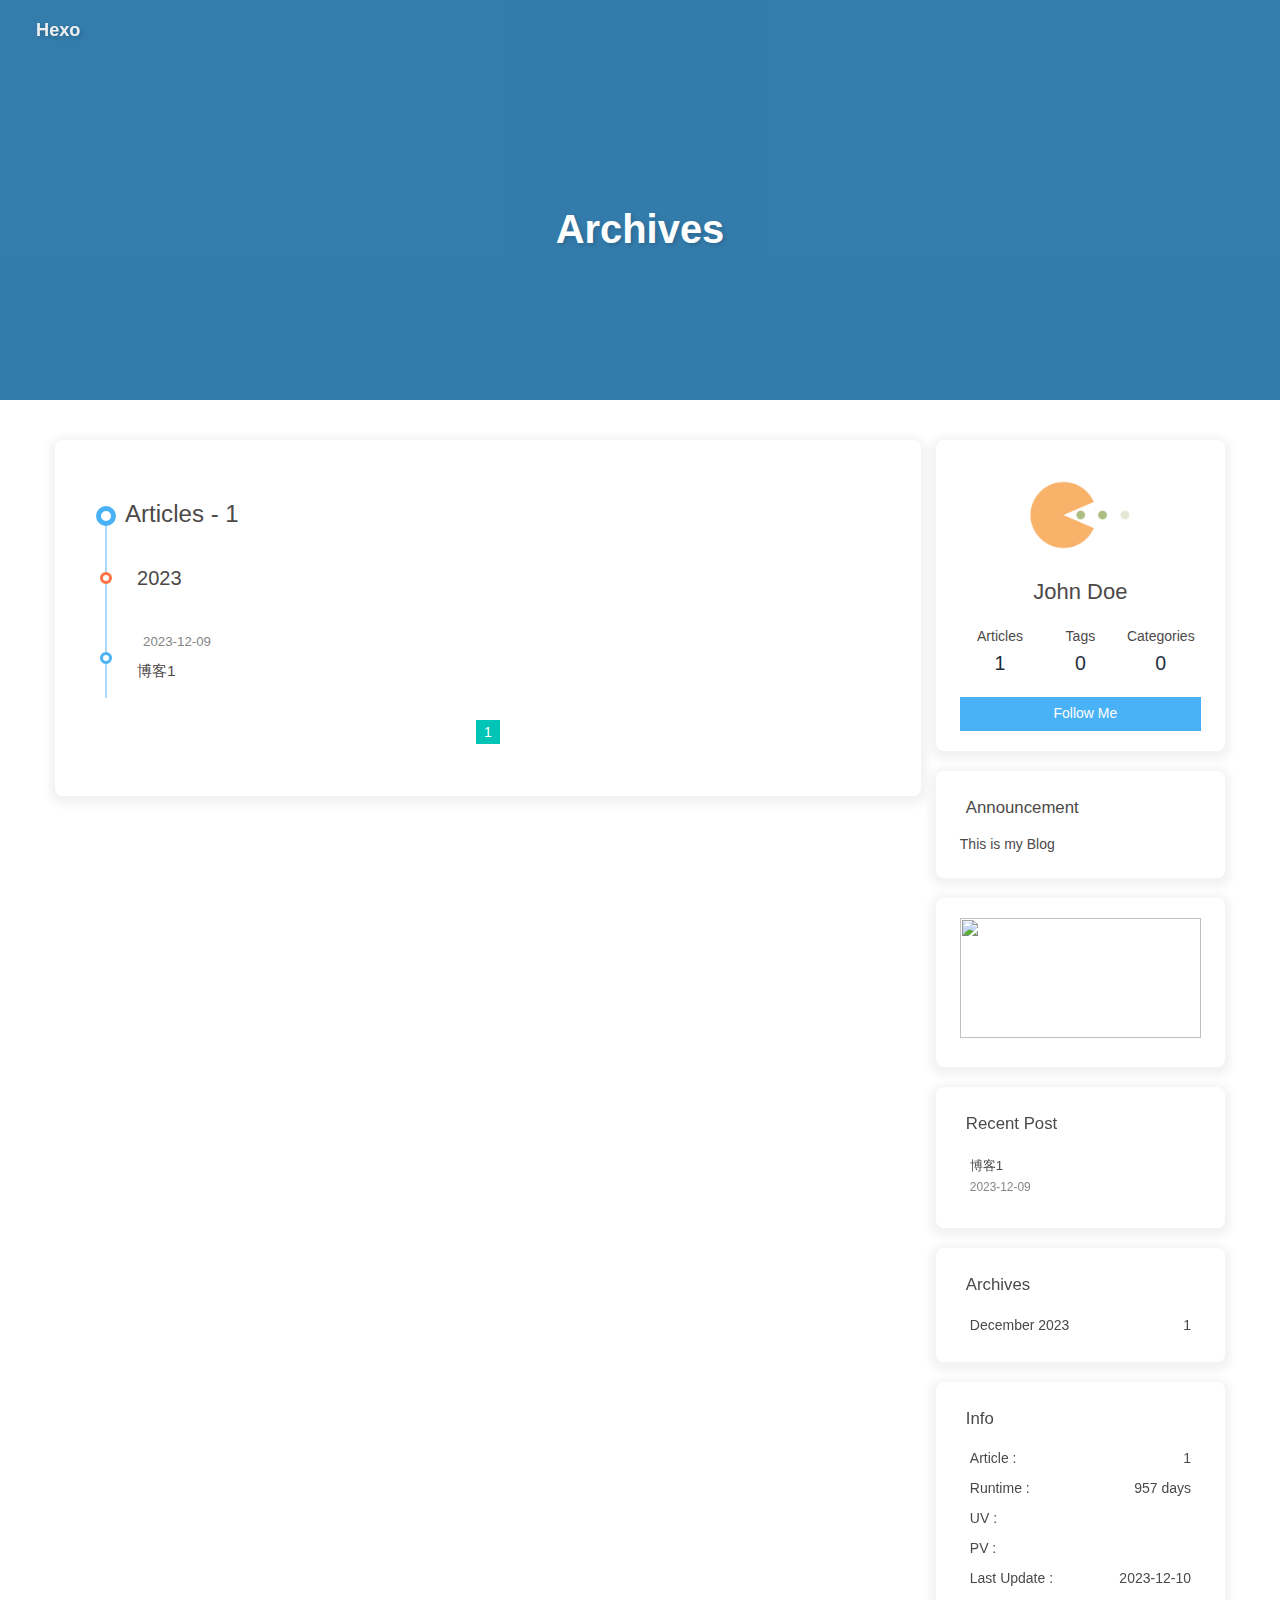
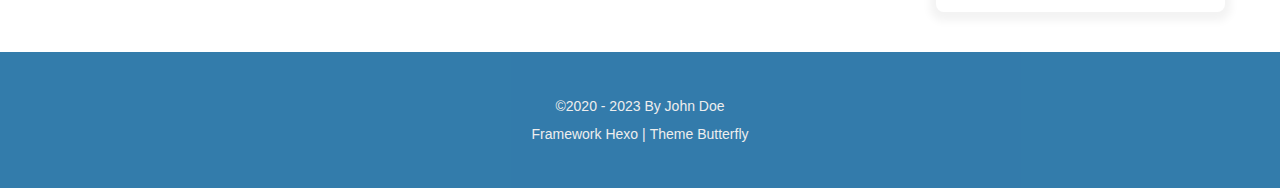
==== archives/index.html @ 72d97095 "Site updated: 2023-12-10 14:03:55" ====
<!DOCTYPE html><html lang="en" data-theme="light"><head><meta charset="UTF-8"><meta http-equiv="X-UA-Compatible" content="IE=edge"><meta name="viewport" content="width=device-width, initial-scale=1.0,viewport-fit=cover"><title>Archives | Hexo</title><meta name="author" content="John Doe"><meta name="copyright" content="John Doe"><meta name="format-detection" content="telephone=no"><meta name="theme-color" content="#ffffff"><meta property="og:type" content="website">
<meta property="og:title" content="Archives">
<meta property="og:url" content="http://example.com/archives/index.html">
<meta property="og:site_name" content="Hexo">
<meta property="og:locale" content="en_US">
<meta property="og:image" content="https://i.loli.net/2021/02/24/5O1day2nriDzjSu.png">
<meta property="article:author" content="John Doe">
<meta name="twitter:card" content="summary">
<meta name="twitter:image" content="https://i.loli.net/2021/02/24/5O1day2nriDzjSu.png"><link rel="shortcut icon" href="/img/favicon.png"><link rel="canonical" href="http://example.com/archives/index.html"><link rel="preconnect" href="//cdn.jsdelivr.net"/><link rel="preconnect" href="//busuanzi.ibruce.info"/><link rel="stylesheet" href="/css/index.css"><link rel="stylesheet" href="https://cdn.jsdelivr.net/npm/@fortawesome/fontawesome-free/css/all.min.css"><link rel="stylesheet" href="https://cdn.jsdelivr.net/npm/@fancyapps/ui/dist/fancybox/fancybox.min.css" media="print" onload="this.media='all'"><script>const GLOBAL_CONFIG = {
  root: '/',
  algolia: undefined,
  localSearch: undefined,
  translate: undefined,
  noticeOutdate: undefined,
  highlight: {"plugin":"highlight.js","highlightCopy":true,"highlightLang":true,"highlightHeightLimit":false},
  copy: {
    success: 'Copy Successful',
    error: 'Copy Error',
    noSupport: 'Browser Not Supported'
  },
  relativeDate: {
    homepage: false,
    post: false
  },
  runtime: 'days',
  dateSuffix: {
    just: 'Just now',
    min: 'minutes ago',
    hour: 'hours ago',
    day: 'days ago',
    month: 'months ago'
  },
  copyright: undefined,
  lightbox: 'fancybox',
  Snackbar: undefined,
  infinitegrid: {
    js: 'https://cdn.jsdelivr.net/npm/@egjs/infinitegrid/dist/infinitegrid.min.js',
    buttonText: 'Load More'
  },
  isPhotoFigcaption: false,
  islazyload: false,
  isAnchor: false,
  percent: {
    toc: true,
    rightside: false,
  },
  autoDarkmode: false
}</script><script id="config-diff">var GLOBAL_CONFIG_SITE = {
  title: 'Archives',
  isPost: false,
  isHome: false,
  isHighlightShrink: false,
  isToc: false,
  postUpdate: '2023-12-10 14:03:35'
}</script><script>(win=>{
      win.saveToLocal = {
        set: (key, value, ttl) => {
          if (ttl === 0) return
          const now = Date.now()
          const expiry = now + ttl * 86400000
          const item = {
            value,
            expiry
          }
          localStorage.setItem(key, JSON.stringify(item))
        },
      
        get: key => {
          const itemStr = localStorage.getItem(key)
      
          if (!itemStr) {
            return undefined
          }
          const item = JSON.parse(itemStr)
          const now = Date.now()
      
          if (now > item.expiry) {
            localStorage.removeItem(key)
            return undefined
          }
          return item.value
        }
      }
    
      win.getScript = (url, attr = {}) => new Promise((resolve, reject) => {
        const script = document.createElement('script')
        script.src = url
        script.async = true
        script.onerror = reject
        script.onload = script.onreadystatechange = function() {
          const loadState = this.readyState
          if (loadState && loadState !== 'loaded' && loadState !== 'complete') return
          script.onload = script.onreadystatechange = null
          resolve()
        }

        Object.keys(attr).forEach(key => {
          script.setAttribute(key, attr[key])
        })

        document.head.appendChild(script)
      })
    
      win.getCSS = (url, id = false) => new Promise((resolve, reject) => {
        const link = document.createElement('link')
        link.rel = 'stylesheet'
        link.href = url
        if (id) link.id = id
        link.onerror = reject
        link.onload = link.onreadystatechange = function() {
          const loadState = this.readyState
          if (loadState && loadState !== 'loaded' && loadState !== 'complete') return
          link.onload = link.onreadystatechange = null
          resolve()
        }
        document.head.appendChild(link)
      })
    
      win.activateDarkMode = () => {
        document.documentElement.setAttribute('data-theme', 'dark')
        if (document.querySelector('meta[name="theme-color"]') !== null) {
          document.querySelector('meta[name="theme-color"]').setAttribute('content', '#0d0d0d')
        }
      }
      win.activateLightMode = () => {
        document.documentElement.setAttribute('data-theme', 'light')
        if (document.querySelector('meta[name="theme-color"]') !== null) {
          document.querySelector('meta[name="theme-color"]').setAttribute('content', '#ffffff')
        }
      }
      const t = saveToLocal.get('theme')
    
        if (t === 'dark') activateDarkMode()
        else if (t === 'light') activateLightMode()
      
      const asideStatus = saveToLocal.get('aside-status')
      if (asideStatus !== undefined) {
        if (asideStatus === 'hide') {
          document.documentElement.classList.add('hide-aside')
        } else {
          document.documentElement.classList.remove('hide-aside')
        }
      }
    
      const detectApple = () => {
        if(/iPad|iPhone|iPod|Macintosh/.test(navigator.userAgent)){
          document.documentElement.classList.add('apple')
        }
      }
      detectApple()
    })(window)</script><!-- hexo injector head_end start --><link rel="stylesheet" href="https://cdn.cbd.int/hexo-butterfly-clock-anzhiyu/lib/clock.min.css" /><!-- hexo injector head_end end --><meta name="generator" content="Hexo 7.0.0"></head><body><div id="sidebar"><div id="menu-mask"></div><div id="sidebar-menus"><div class="avatar-img is-center"><img src="https://i.loli.net/2021/02/24/5O1day2nriDzjSu.png" onerror="onerror=null;src='/img/friend_404.gif'" alt="avatar"/></div><div class="sidebar-site-data site-data is-center"><a href="/archives/"><div class="headline">Articles</div><div class="length-num">1</div></a><a href="/tags/"><div class="headline">Tags</div><div class="length-num">0</div></a><a href="/categories/"><div class="headline">Categories</div><div class="length-num">0</div></a></div><hr class="custom-hr"/></div></div><div class="page" id="body-wrap"><header class="not-home-page" id="page-header"><nav id="nav"><span id="blog-info"><a href="/" title="Hexo"><span class="site-name">Hexo</span></a></span><div id="menus"><div id="toggle-menu"><a class="site-page" href="javascript:void(0);"><i class="fas fa-bars fa-fw"></i></a></div></div></nav><div id="page-site-info"><h1 id="site-title">Archives</h1></div></header><main class="layout" id="content-inner"><div id="archive"><div class="article-sort-title">Articles - 1</div><div class="article-sort"><div class="article-sort-item year">2023</div><div class="article-sort-item no-article-cover"><div class="article-sort-item-info"><div class="article-sort-item-time"><i class="far fa-calendar-alt"></i><time class="post-meta-date-created" datetime="2023-12-09T08:58:15.111Z" title="Created 2023-12-09 16:58:15">2023-12-09</time></div><a class="article-sort-item-title" href="/post/22044.html" title="博客1">博客1</a></div></div></div><nav id="pagination"><div class="pagination"><span class="page-number current">1</span></div></nav></div><div class="aside-content" id="aside-content"><div class="card-widget card-info"><div class="is-center"><div class="avatar-img"><img src="https://i.loli.net/2021/02/24/5O1day2nriDzjSu.png" onerror="this.onerror=null;this.src='/img/friend_404.gif'" alt="avatar"/></div><div class="author-info__name">John Doe</div><div class="author-info__description"></div></div><div class="card-info-data site-data is-center"><a href="/archives/"><div class="headline">Articles</div><div class="length-num">1</div></a><a href="/tags/"><div class="headline">Tags</div><div class="length-num">0</div></a><a href="/categories/"><div class="headline">Categories</div><div class="length-num">0</div></a></div><a id="card-info-btn" target="_blank" rel="noopener" href="https://github.com/xxxxxx"><i class="fab fa-github"></i><span>Follow Me</span></a></div><div class="card-widget card-announcement"><div class="item-headline"><i class="fas fa-bullhorn fa-shake"></i><span>Announcement</span></div><div class="announcement_content">This is my Blog</div></div><div class="sticky_layout"><div class="card-widget card-recent-post"><div class="item-headline"><i class="fas fa-history"></i><span>Recent Post</span></div><div class="aside-list"><div class="aside-list-item no-cover"><div class="content"><a class="title" href="/post/22044.html" title="博客1">博客1</a><time datetime="2023-12-09T08:58:15.111Z" title="Created 2023-12-09 16:58:15">2023-12-09</time></div></div></div></div><div class="card-widget card-archives"><div class="item-headline"><i class="fas fa-archive"></i><span>Archives</span></div><ul class="card-archive-list"><li class="card-archive-list-item"><a class="card-archive-list-link" href="/archives/2023/12/"><span class="card-archive-list-date">December 2023</span><span class="card-archive-list-count">1</span></a></li></ul></div><div class="card-widget card-webinfo"><div class="item-headline"><i class="fas fa-chart-line"></i><span>Info</span></div><div class="webinfo"><div class="webinfo-item"><div class="item-name">Article :</div><div class="item-count">1</div></div><div class="webinfo-item"><div class="item-name">Runtime :</div><div class="item-count" id="runtimeshow" data-publishDate="2023-12-10T00:05:00.000Z"><i class="fa-solid fa-spinner fa-spin"></i></div></div><div class="webinfo-item"><div class="item-name">UV :</div><div class="item-count" id="busuanzi_value_site_uv"><i class="fa-solid fa-spinner fa-spin"></i></div></div><div class="webinfo-item"><div class="item-name">PV :</div><div class="item-count" id="busuanzi_value_site_pv"><i class="fa-solid fa-spinner fa-spin"></i></div></div><div class="webinfo-item"><div class="item-name">Last Update :</div><div class="item-count" id="last-push-date" data-lastPushDate="2023-12-10T06:03:35.349Z"><i class="fa-solid fa-spinner fa-spin"></i></div></div></div></div></div></div></main><footer id="footer"><div id="footer-wrap"><div class="copyright">&copy;2020 - 2023 By John Doe</div><div class="framework-info"><span>Framework </span><a target="_blank" rel="noopener" href="https://hexo.io">Hexo</a><span class="footer-separator">|</span><span>Theme </span><a target="_blank" rel="noopener" href="https://github.com/jerryc127/hexo-theme-butterfly">Butterfly</a></div></div></footer></div><div id="rightside"><div id="rightside-config-hide"><button id="darkmode" type="button" title="Toggle Between Light And Dark Mode"><i class="fas fa-adjust"></i></button><button id="hide-aside-btn" type="button" title="Toggle between Single-column and Double-column"><i class="fas fa-arrows-alt-h"></i></button></div><div id="rightside-config-show"><button id="rightside-config" type="button" title="Setting"><i class="fas fa-cog fa-spin"></i></button><button id="go-up" type="button" title="Back To Top"><span class="scroll-percent"></span><i class="fas fa-arrow-up"></i></button></div></div><div><script src="/js/utils.js"></script><script src="/js/main.js"></script><script src="https://cdn.jsdelivr.net/npm/@fancyapps/ui/dist/fancybox/fancybox.umd.min.js"></script><div class="js-pjax"></div><script id="canvas_nest" defer="defer" color="0,0,255" opacity="0.7" zIndex="-1" count="99" mobile="false" src="https://cdn.jsdelivr.net/npm/butterfly-extsrc/dist/canvas-nest.min.js"></script><script src="https://cdn.jsdelivr.net/npm/butterfly-extsrc/dist/activate-power-mode.min.js"></script><script>POWERMODE.colorful = true;
POWERMODE.shake = true;
POWERMODE.mobile = false;
document.body.addEventListener('input', POWERMODE);
</script><script id="click-show-text" src="https://cdn.jsdelivr.net/npm/butterfly-extsrc/dist/click-show-text.min.js" data-mobile="false" data-text="爱国,敬业,诚信,友善,富强,民主,文明,和谐,自由,平等,公正,法治" data-fontsize="15px" data-random="false" async="async"></script><script async data-pjax src="//busuanzi.ibruce.info/busuanzi/2.3/busuanzi.pure.mini.js"></script></div><!-- hexo injector body_end start --><script data-pjax>
  function butterfly_clock_anzhiyu_injector_config(){
    var parent_div_git = document.getElementsByClassName('sticky_layout')[0];
    var item_html = '<div class="card-widget card-clock"><div class="card-glass"><div class="card-background"><div class="card-content"><div id="hexo_electric_clock"><img class="entered loading" id="card-clock-loading" src="https://cdn.cbd.int/hexo-butterfly-clock-anzhiyu/lib/loading.gif" style="height: 120px; width: 100%;" data-ll-status="loading"/></div></div></div></div></div>';
    console.log('已挂载butterfly_clock_anzhiyu')
    if(parent_div_git) {
      parent_div_git.insertAdjacentHTML("afterbegin",item_html)
    }
  }
  var elist = 'null'.split(',');
  var cpage = location.pathname;
  var epage = 'all';
  var qweather_key = 'b16a1fa0e63c46a4b8f28abfb06ae3fe';
  var gaud_map_key = 'e2b04289e870b005374ee030148d64fd&s=rsv3';
  var baidu_ak_key = 'undefined';
  var flag = 0;
  var clock_rectangle = '112.982279,28.19409';
  var clock_default_rectangle_enable = 'false';

  for (var i=0;i<elist.length;i++){
    if (cpage.includes(elist[i])){
      flag++;
    }
  }

  if ((epage ==='all')&&(flag == 0)){
    butterfly_clock_anzhiyu_injector_config();
  }
  else if (epage === cpage){
    butterfly_clock_anzhiyu_injector_config();
  }
  </script><script src="https://widget.qweather.net/simple/static/js/he-simple-common.js?v=2.0"></script><script data-pjax src="https://cdn.cbd.int/hexo-butterfly-clock-anzhiyu/lib/clock.min.js"></script><!-- hexo injector body_end end --></body></html>
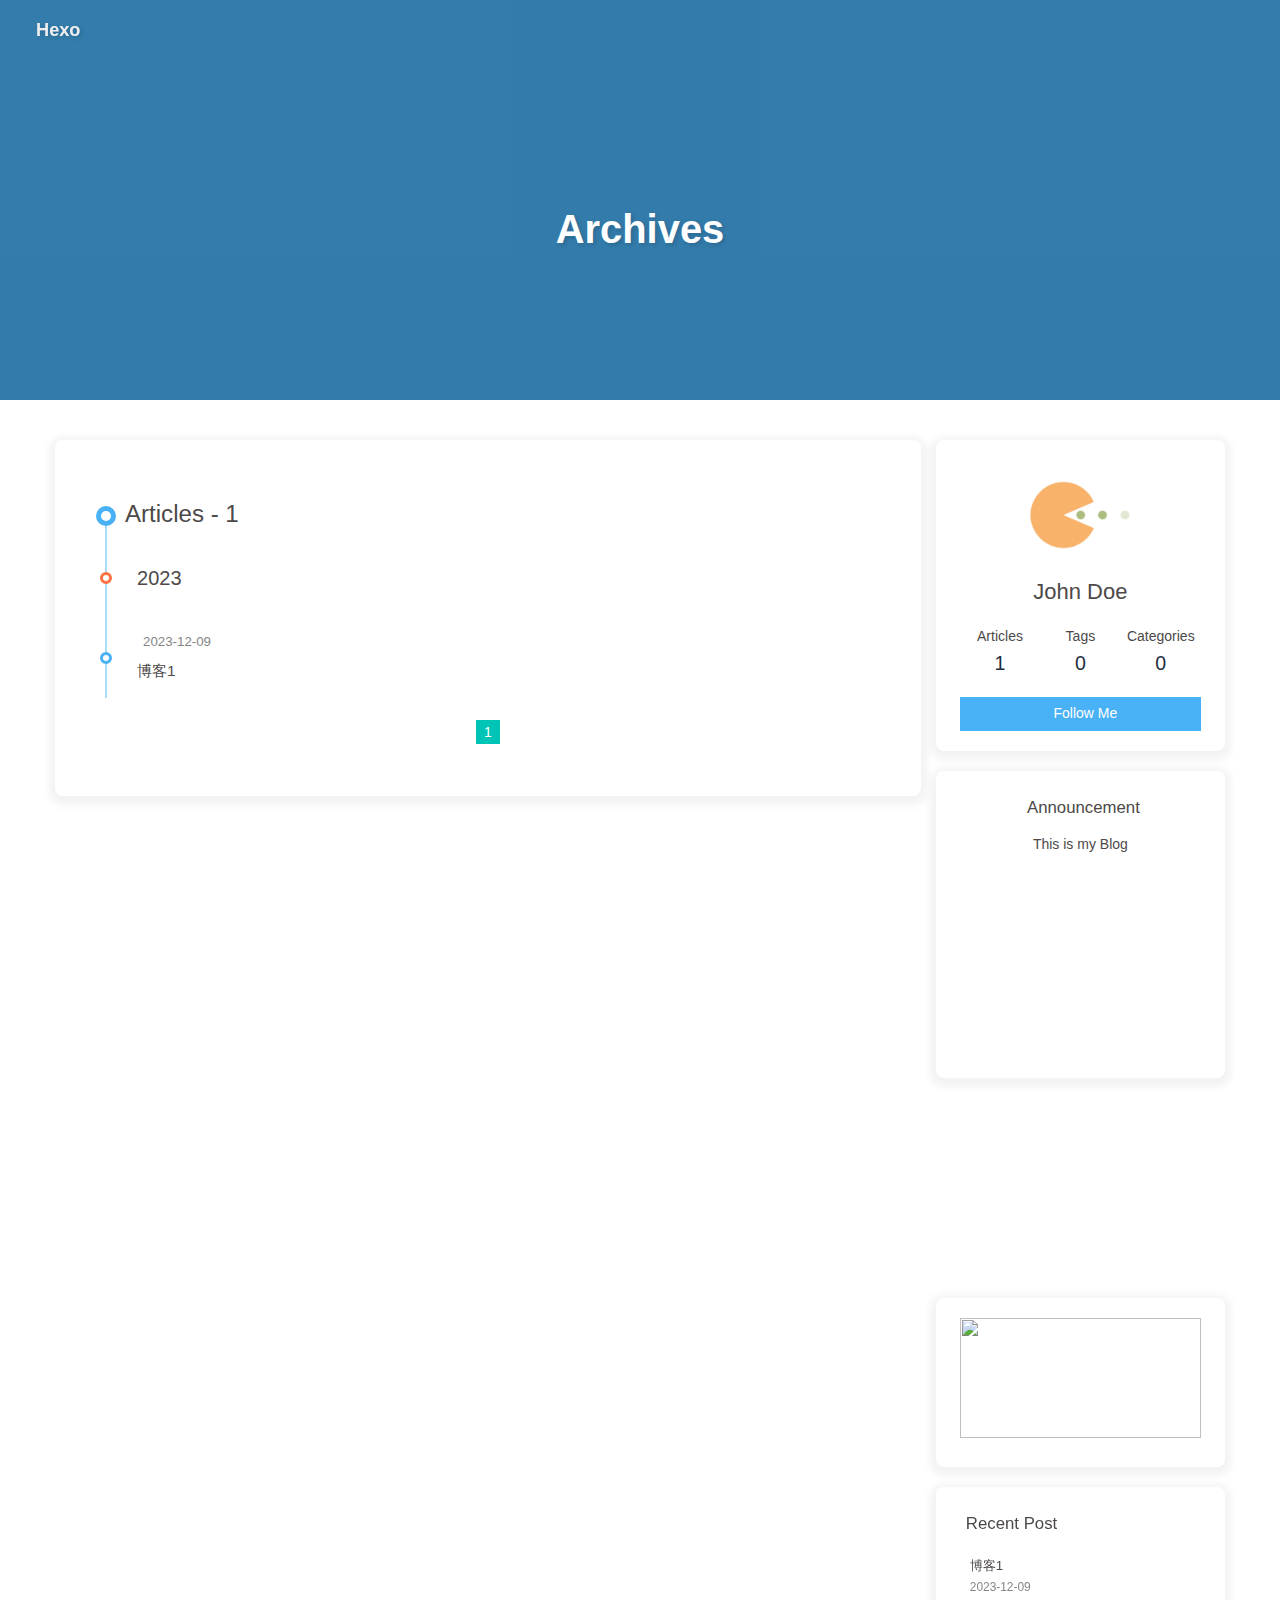
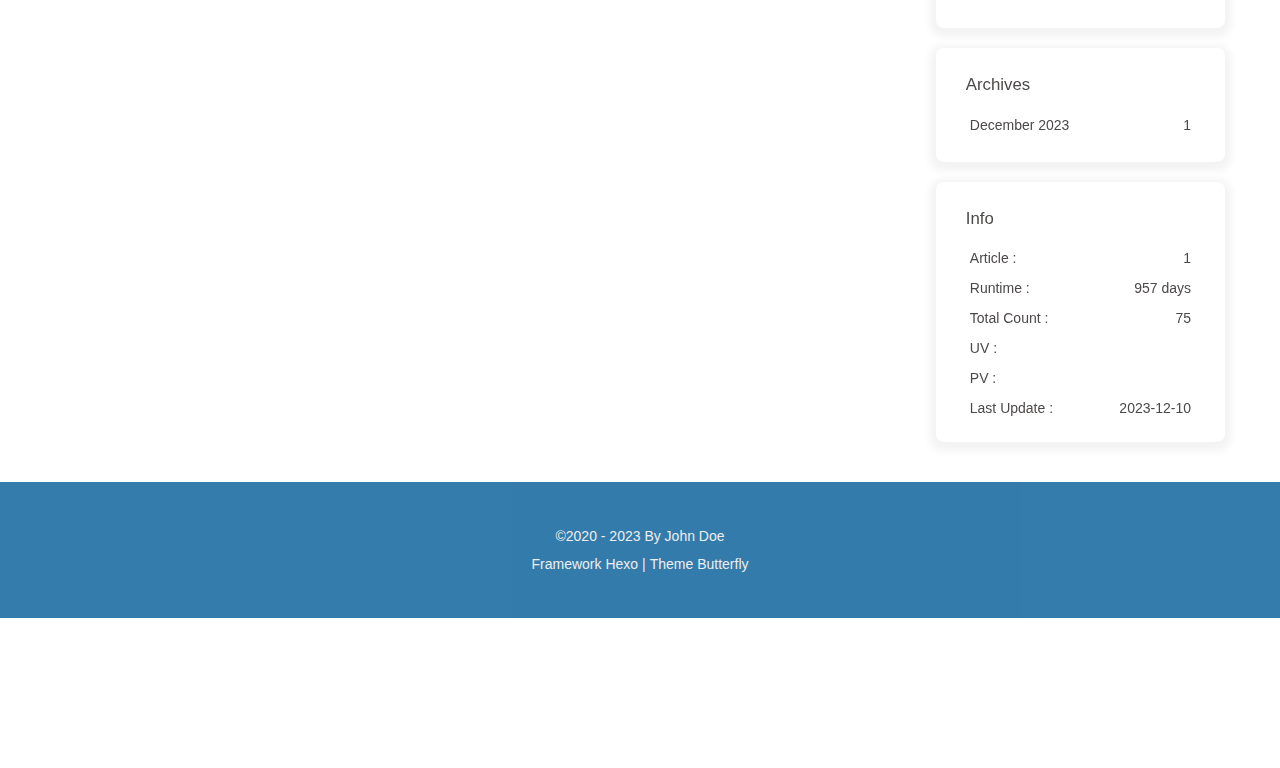
==== commit 7a8e9d24: "Site updated: 2023-12-10 16:48:01" ====
--- a/archives/index.html
+++ b/archives/index.html
@@ -51,7 +51,7 @@
   isHome: false,
   isHighlightShrink: false,
   isToc: false,
-  postUpdate: '2023-12-10 14:03:35'
+  postUpdate: '2023-12-10 16:34:49'
 }</script><script>(win=>{
       win.saveToLocal = {
         set: (key, value, ttl) => {
@@ -148,14 +148,24 @@
         }
       }
       detectApple()
-    })(window)</script><!-- hexo injector head_end start --><link rel="stylesheet" href="https://cdn.cbd.int/hexo-butterfly-clock-anzhiyu/lib/clock.min.css" /><!-- hexo injector head_end end --><meta name="generator" content="Hexo 7.0.0"></head><body><div id="sidebar"><div id="menu-mask"></div><div id="sidebar-menus"><div class="avatar-img is-center"><img src="https://i.loli.net/2021/02/24/5O1day2nriDzjSu.png" onerror="onerror=null;src='/img/friend_404.gif'" alt="avatar"/></div><div class="sidebar-site-data site-data is-center"><a href="/archives/"><div class="headline">Articles</div><div class="length-num">1</div></a><a href="/tags/"><div class="headline">Tags</div><div class="length-num">0</div></a><a href="/categories/"><div class="headline">Categories</div><div class="length-num">0</div></a></div><hr class="custom-hr"/></div></div><div class="page" id="body-wrap"><header class="not-home-page" id="page-header"><nav id="nav"><span id="blog-info"><a href="/" title="Hexo"><span class="site-name">Hexo</span></a></span><div id="menus"><div id="toggle-menu"><a class="site-page" href="javascript:void(0);"><i class="fas fa-bars fa-fw"></i></a></div></div></nav><div id="page-site-info"><h1 id="site-title">Archives</h1></div></header><main class="layout" id="content-inner"><div id="archive"><div class="article-sort-title">Articles - 1</div><div class="article-sort"><div class="article-sort-item year">2023</div><div class="article-sort-item no-article-cover"><div class="article-sort-item-info"><div class="article-sort-item-time"><i class="far fa-calendar-alt"></i><time class="post-meta-date-created" datetime="2023-12-09T08:58:15.111Z" title="Created 2023-12-09 16:58:15">2023-12-09</time></div><a class="article-sort-item-title" href="/post/22044.html" title="博客1">博客1</a></div></div></div><nav id="pagination"><div class="pagination"><span class="page-number current">1</span></div></nav></div><div class="aside-content" id="aside-content"><div class="card-widget card-info"><div class="is-center"><div class="avatar-img"><img src="https://i.loli.net/2021/02/24/5O1day2nriDzjSu.png" onerror="this.onerror=null;this.src='/img/friend_404.gif'" alt="avatar"/></div><div class="author-info__name">John Doe</div><div class="author-info__description"></div></div><div class="card-info-data site-data is-center"><a href="/archives/"><div class="headline">Articles</div><div class="length-num">1</div></a><a href="/tags/"><div class="headline">Tags</div><div class="length-num">0</div></a><a href="/categories/"><div class="headline">Categories</div><div class="length-num">0</div></a></div><a id="card-info-btn" target="_blank" rel="noopener" href="https://github.com/xxxxxx"><i class="fab fa-github"></i><span>Follow Me</span></a></div><div class="card-widget card-announcement"><div class="item-headline"><i class="fas fa-bullhorn fa-shake"></i><span>Announcement</span></div><div class="announcement_content">This is my Blog</div></div><div class="sticky_layout"><div class="card-widget card-recent-post"><div class="item-headline"><i class="fas fa-history"></i><span>Recent Post</span></div><div class="aside-list"><div class="aside-list-item no-cover"><div class="content"><a class="title" href="/post/22044.html" title="博客1">博客1</a><time datetime="2023-12-09T08:58:15.111Z" title="Created 2023-12-09 16:58:15">2023-12-09</time></div></div></div></div><div class="card-widget card-archives"><div class="item-headline"><i class="fas fa-archive"></i><span>Archives</span></div><ul class="card-archive-list"><li class="card-archive-list-item"><a class="card-archive-list-link" href="/archives/2023/12/"><span class="card-archive-list-date">December 2023</span><span class="card-archive-list-count">1</span></a></li></ul></div><div class="card-widget card-webinfo"><div class="item-headline"><i class="fas fa-chart-line"></i><span>Info</span></div><div class="webinfo"><div class="webinfo-item"><div class="item-name">Article :</div><div class="item-count">1</div></div><div class="webinfo-item"><div class="item-name">Runtime :</div><div class="item-count" id="runtimeshow" data-publishDate="2023-12-10T00:05:00.000Z"><i class="fa-solid fa-spinner fa-spin"></i></div></div><div class="webinfo-item"><div class="item-name">UV :</div><div class="item-count" id="busuanzi_value_site_uv"><i class="fa-solid fa-spinner fa-spin"></i></div></div><div class="webinfo-item"><div class="item-name">PV :</div><div class="item-count" id="busuanzi_value_site_pv"><i class="fa-solid fa-spinner fa-spin"></i></div></div><div class="webinfo-item"><div class="item-name">Last Update :</div><div class="item-count" id="last-push-date" data-lastPushDate="2023-12-10T06:03:35.349Z"><i class="fa-solid fa-spinner fa-spin"></i></div></div></div></div></div></div></main><footer id="footer"><div id="footer-wrap"><div class="copyright">&copy;2020 - 2023 By John Doe</div><div class="framework-info"><span>Framework </span><a target="_blank" rel="noopener" href="https://hexo.io">Hexo</a><span class="footer-separator">|</span><span>Theme </span><a target="_blank" rel="noopener" href="https://github.com/jerryc127/hexo-theme-butterfly">Butterfly</a></div></div></footer></div><div id="rightside"><div id="rightside-config-hide"><button id="darkmode" type="button" title="Toggle Between Light And Dark Mode"><i class="fas fa-adjust"></i></button><button id="hide-aside-btn" type="button" title="Toggle between Single-column and Double-column"><i class="fas fa-arrows-alt-h"></i></button></div><div id="rightside-config-show"><button id="rightside-config" type="button" title="Setting"><i class="fas fa-cog fa-spin"></i></button><button id="go-up" type="button" title="Back To Top"><span class="scroll-percent"></span><i class="fas fa-arrow-up"></i></button></div></div><div><script src="/js/utils.js"></script><script src="/js/main.js"></script><script src="https://cdn.jsdelivr.net/npm/@fancyapps/ui/dist/fancybox/fancybox.umd.min.js"></script><div class="js-pjax"></div><script id="canvas_nest" defer="defer" color="0,0,255" opacity="0.7" zIndex="-1" count="99" mobile="false" src="https://cdn.jsdelivr.net/npm/butterfly-extsrc/dist/canvas-nest.min.js"></script><script src="https://cdn.jsdelivr.net/npm/butterfly-extsrc/dist/activate-power-mode.min.js"></script><script>POWERMODE.colorful = true;
+    })(window)</script><svg aria-hidden="true" style="position:absolute; overflow:hidden; width:0; height:0"><symbol id="icon-sun" viewBox="0 0 1024 1024"><path d="M960 512l-128 128v192h-192l-128 128-128-128H192v-192l-128-128 128-128V192h192l128-128 128 128h192v192z" fill="#FFD878" p-id="8420"></path><path d="M736 512a224 224 0 1 0-448 0 224 224 0 1 0 448 0z" fill="#FFE4A9" p-id="8421"></path><path d="M512 109.248L626.752 224H800v173.248L914.752 512 800 626.752V800h-173.248L512 914.752 397.248 800H224v-173.248L109.248 512 224 397.248V224h173.248L512 109.248M512 64l-128 128H192v192l-128 128 128 128v192h192l128 128 128-128h192v-192l128-128-128-128V192h-192l-128-128z" fill="#4D5152" p-id="8422"></path><path d="M512 320c105.888 0 192 86.112 192 192s-86.112 192-192 192-192-86.112-192-192 86.112-192 192-192m0-32a224 224 0 1 0 0 448 224 224 0 0 0 0-448z" fill="#4D5152" p-id="8423"></path></symbol><symbol id="icon-moon" viewBox="0 0 1024 1024"><path d="M611.370667 167.082667a445.013333 445.013333 0 0 1-38.4 161.834666 477.824 477.824 0 0 1-244.736 244.394667 445.141333 445.141333 0 0 1-161.109334 38.058667 85.077333 85.077333 0 0 0-65.066666 135.722666A462.08 462.08 0 1 0 747.093333 102.058667a85.077333 85.077333 0 0 0-135.722666 65.024z" fill="#FFB531" p-id="11345"></path><path d="M329.728 274.133333l35.157333-35.157333a21.333333 21.333333 0 1 0-30.165333-30.165333l-35.157333 35.157333-35.114667-35.157333a21.333333 21.333333 0 0 0-30.165333 30.165333l35.114666 35.157333-35.114666 35.157334a21.333333 21.333333 0 1 0 30.165333 30.165333l35.114667-35.157333 35.157333 35.157333a21.333333 21.333333 0 1 0 30.165333-30.165333z" fill="#030835" p-id="11346"></path></symbol></svg><!-- hexo injector head_end start --><link rel="stylesheet" href="https://cdn.cbd.int/hexo-butterfly-clock-anzhiyu/lib/clock.min.css" /><!-- hexo injector head_end end --><meta name="generator" content="Hexo 7.0.0"></head><body><div id="sidebar"><div id="menu-mask"></div><div id="sidebar-menus"><div class="avatar-img is-center"><img src="https://i.loli.net/2021/02/24/5O1day2nriDzjSu.png" onerror="onerror=null;src='/img/friend_404.gif'" alt="avatar"/></div><div class="sidebar-site-data site-data is-center"><a href="/archives/"><div class="headline">Articles</div><div class="length-num">1</div></a><a href="/tags/"><div class="headline">Tags</div><div class="length-num">0</div></a><a href="/categories/"><div class="headline">Categories</div><div class="length-num">0</div></a></div><hr class="custom-hr"/></div></div><div class="page" id="body-wrap"><header class="not-home-page" id="page-header"><nav id="nav"><span id="blog-info"><a href="/" title="Hexo"><span class="site-name">Hexo</span></a></span><div id="menus"><div id="toggle-menu"><a class="site-page" href="javascript:void(0);"><i class="fas fa-bars fa-fw"></i></a></div></div></nav><div id="page-site-info"><h1 id="site-title">Archives</h1></div></header><main class="layout" id="content-inner"><div id="archive"><div class="article-sort-title">Articles - 1</div><div class="article-sort"><div class="article-sort-item year">2023</div><div class="article-sort-item no-article-cover"><div class="article-sort-item-info"><div class="article-sort-item-time"><i class="far fa-calendar-alt"></i><time class="post-meta-date-created" datetime="2023-12-09T08:58:15.111Z" title="Created 2023-12-09 16:58:15">2023-12-09</time></div><a class="article-sort-item-title" href="/post/22044.html" title="博客1">博客1</a></div></div></div><nav id="pagination"><div class="pagination"><span class="page-number current">1</span></div></nav></div><div class="aside-content" id="aside-content"><div class="card-widget card-info"><div class="is-center"><div class="avatar-img"><img src="https://i.loli.net/2021/02/24/5O1day2nriDzjSu.png" onerror="this.onerror=null;this.src='/img/friend_404.gif'" alt="avatar"/></div><div class="author-info__name">John Doe</div><div class="author-info__description"></div></div><div class="card-info-data site-data is-center"><a href="/archives/"><div class="headline">Articles</div><div class="length-num">1</div></a><a href="/tags/"><div class="headline">Tags</div><div class="length-num">0</div></a><a href="/categories/"><div class="headline">Categories</div><div class="length-num">0</div></a></div><a id="card-info-btn" target="_blank" rel="noopener" href="https://github.com/xxxxxx"><i class="fab fa-github"></i><span>Follow Me</span></a></div><div class="card-widget card-announcement"><div class="item-headline"><i class="fas fa-bullhorn fa-shake"></i><span>Announcement</span></div><div class="announcement_content">This is my Blog<div class="xpand" style="height:200px;"></div></div></div><canvas class="illo" width="800" height="800" style="max-width: 200px; max-height: 200px; touch-action: none; width: 640px; height: 640px;"></canvas><script src="https://fastly.jsdelivr.net/gh/xiaopengand/blogCdn@latest/xzxr/twopeople1.js"></script><script src="https://fastly.jsdelivr.net/gh/xiaopengand/blogCdn@latest/xzxr/zdog.dist.js"></script><script id="rendered-js" src="https://fastly.jsdelivr.net/gh/xiaopengand/blogCdn@latest/xzxr/twopeople.js"></script><style>.card-widget.card-announcement {
+margin: 0;
+align-items: center;
+justify-content: center;
+text-align: center;
+}
+canvas {
+display: block;
+margin: 0 auto;
+cursor: move;
+}</style><div class="sticky_layout"><div class="card-widget card-recent-post"><div class="item-headline"><i class="fas fa-history"></i><span>Recent Post</span></div><div class="aside-list"><div class="aside-list-item no-cover"><div class="content"><a class="title" href="/post/22044.html" title="博客1">博客1</a><time datetime="2023-12-09T08:58:15.111Z" title="Created 2023-12-09 16:58:15">2023-12-09</time></div></div></div></div><div class="card-widget card-archives"><div class="item-headline"><i class="fas fa-archive"></i><span>Archives</span></div><ul class="card-archive-list"><li class="card-archive-list-item"><a class="card-archive-list-link" href="/archives/2023/12/"><span class="card-archive-list-date">December 2023</span><span class="card-archive-list-count">1</span></a></li></ul></div><div class="card-widget card-webinfo"><div class="item-headline"><i class="fas fa-chart-line"></i><span>Info</span></div><div class="webinfo"><div class="webinfo-item"><div class="item-name">Article :</div><div class="item-count">1</div></div><div class="webinfo-item"><div class="item-name">Runtime :</div><div class="item-count" id="runtimeshow" data-publishDate="2023-12-10T00:05:00.000Z"><i class="fa-solid fa-spinner fa-spin"></i></div></div><div class="webinfo-item"><div class="item-name">Total Count :</div><div class="item-count">75</div></div><div class="webinfo-item"><div class="item-name">UV :</div><div class="item-count" id="busuanzi_value_site_uv"><i class="fa-solid fa-spinner fa-spin"></i></div></div><div class="webinfo-item"><div class="item-name">PV :</div><div class="item-count" id="busuanzi_value_site_pv"><i class="fa-solid fa-spinner fa-spin"></i></div></div><div class="webinfo-item"><div class="item-name">Last Update :</div><div class="item-count" id="last-push-date" data-lastPushDate="2023-12-10T08:34:49.573Z"><i class="fa-solid fa-spinner fa-spin"></i></div></div></div></div></div></div></main><footer id="footer"><div id="footer-wrap"><div class="copyright">&copy;2020 - 2023 By John Doe</div><div class="framework-info"><span>Framework </span><a target="_blank" rel="noopener" href="https://hexo.io">Hexo</a><span class="footer-separator">|</span><span>Theme </span><a target="_blank" rel="noopener" href="https://github.com/jerryc127/hexo-theme-butterfly">Butterfly</a></div></div></footer></div><div id="rightside"><div id="rightside-config-hide"><button id="darkmode" type="button" title="Toggle Between Light And Dark Mode"><i class="fas fa-adjust"></i></button><a class="icon-V hidden" onclick="switchNightMode()" title="Toggle Between Light And Dark Mode"></a><svg width="25" height="25" viewBox="0 0 1024 1024"></svg><use id="modeicon" xlink:href="#icon-moon"></use><button id="hide-aside-btn" type="button" title="Toggle between Single-column and Double-column"><i class="fas fa-arrows-alt-h"></i></button></div><div id="rightside-config-show"><button id="rightside-config" type="button" title="Setting"><i class="fas fa-cog fa-spin"></i></button><button id="go-up" type="button" title="Back To Top"><span class="scroll-percent"></span><i class="fas fa-arrow-up"></i></button></div></div><div><script src="/js/utils.js"></script><script src="/js/main.js"></script><script src="https://cdn.jsdelivr.net/npm/@fancyapps/ui/dist/fancybox/fancybox.umd.min.js"></script><div class="js-pjax"></div><canvas id="universe"></canvas><script defer src="/js/universe.js"></script><script id="canvas_nest" defer="defer" color="0,0,255" opacity="0.7" zIndex="-1" count="99" mobile="false" src="https://cdn.jsdelivr.net/npm/butterfly-extsrc/dist/canvas-nest.min.js"></script><script src="https://cdn.jsdelivr.net/npm/butterfly-extsrc/dist/activate-power-mode.min.js"></script><script>POWERMODE.colorful = true;
 POWERMODE.shake = true;
 POWERMODE.mobile = false;
 document.body.addEventListener('input', POWERMODE);
 </script><script id="click-show-text" src="https://cdn.jsdelivr.net/npm/butterfly-extsrc/dist/click-show-text.min.js" data-mobile="false" data-text="爱国,敬业,诚信,友善,富强,民主,文明,和谐,自由,平等,公正,法治" data-fontsize="15px" data-random="false" async="async"></script><script async data-pjax src="//busuanzi.ibruce.info/busuanzi/2.3/busuanzi.pure.mini.js"></script></div><!-- hexo injector body_end start --><script data-pjax>
   function butterfly_clock_anzhiyu_injector_config(){
     var parent_div_git = document.getElementsByClassName('sticky_layout')[0];
-    var item_html = '<div class="card-widget card-clock"><div class="card-glass"><div class="card-background"><div class="card-content"><div id="hexo_electric_clock"><img class="entered loading" id="card-clock-loading" src="https://cdn.cbd.int/hexo-butterfly-clock-anzhiyu/lib/loading.gif" style="height: 120px; width: 100%;" data-ll-status="loading"/></div></div></div></div></div>';
+    var item_html = '<div class="card-widget card-clock"><div class="card-glass"><div class="card-background"><div class="card-content"><div id="hexo_electric_clock"><img class="entered loading" id="card-clock-loading" src="https://p2.ssl.qhimgs1.com/sdr/400__/t040a87eb3dd4bdf538.jpg" style="height: 120px; width: 100%;" data-ll-status="loading"/></div></div></div></div></div>';
     console.log('已挂载butterfly_clock_anzhiyu')
     if(parent_div_git) {
       parent_div_git.insertAdjacentHTML("afterbegin",item_html)
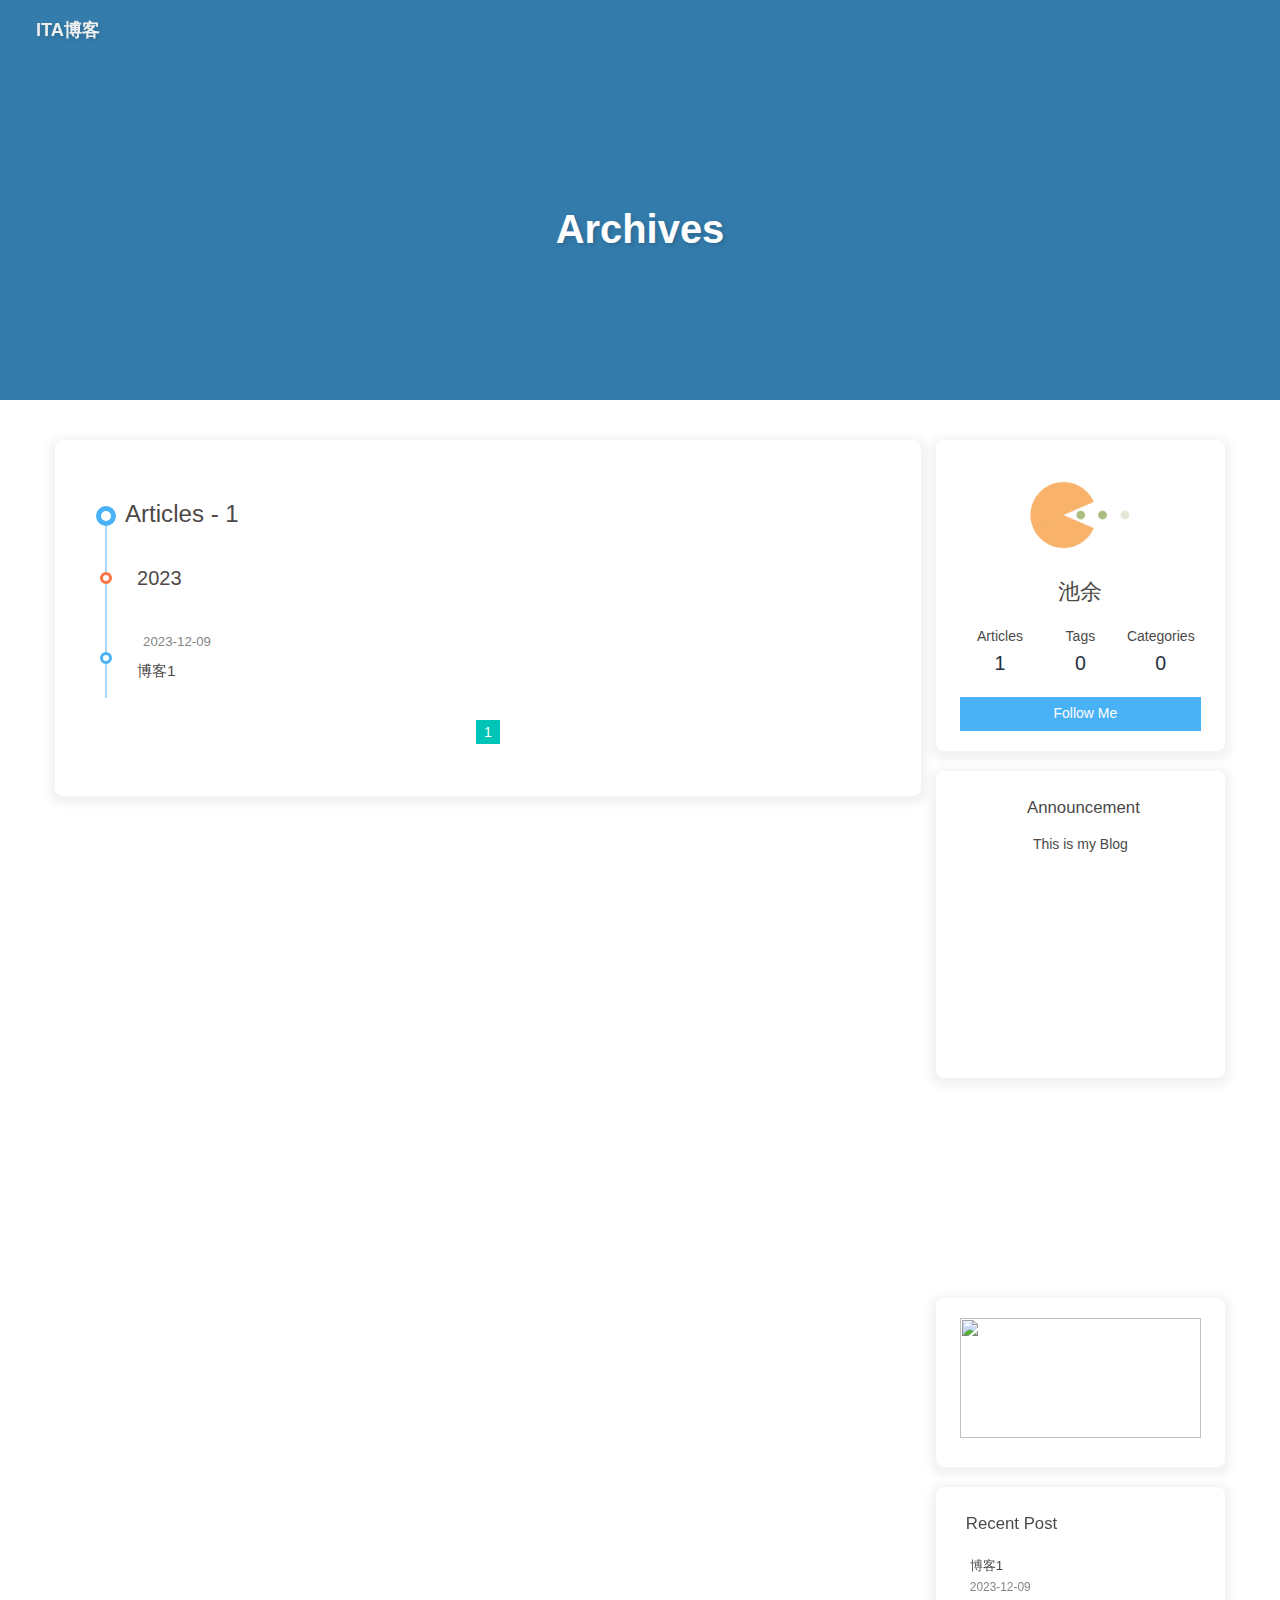
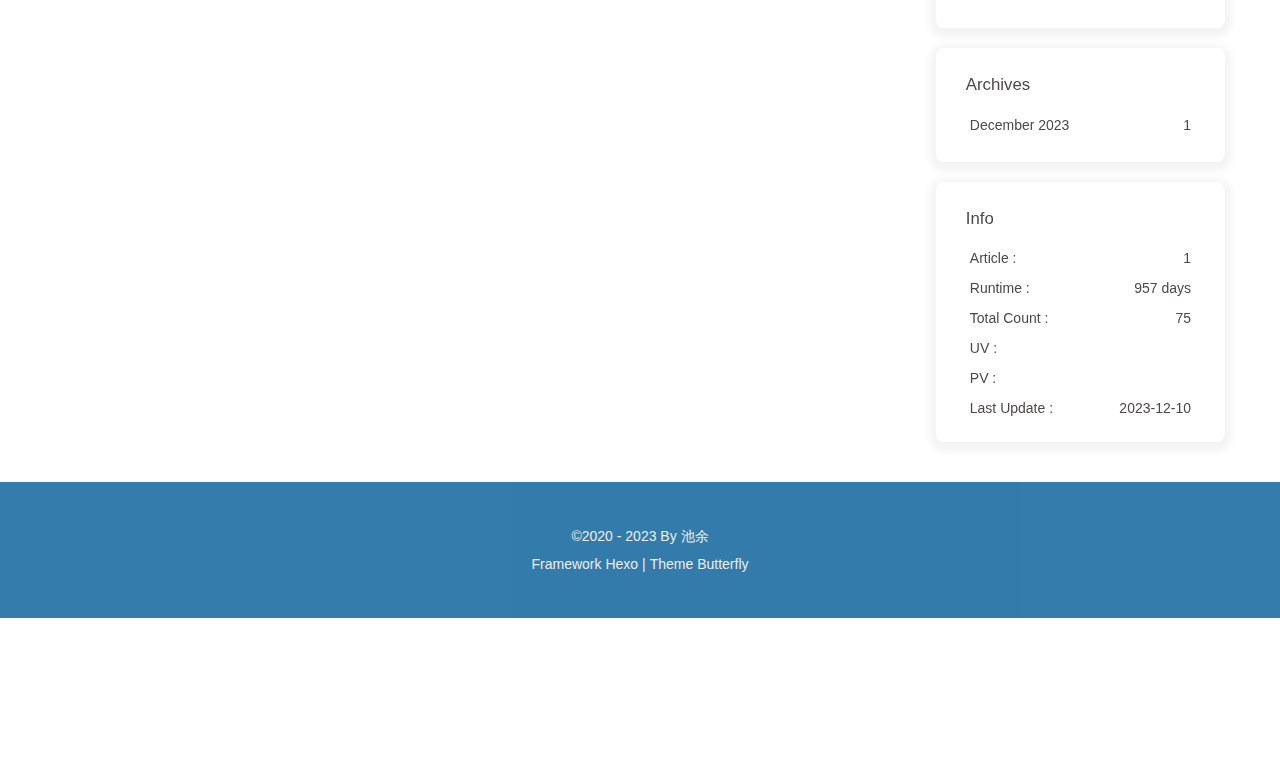
==== commit 2530a946: "Site updated: 2023-12-10 17:27:14" ====
--- a/archives/index.html
+++ b/archives/index.html
@@ -1,10 +1,10 @@
-<!DOCTYPE html><html lang="en" data-theme="light"><head><meta charset="UTF-8"><meta http-equiv="X-UA-Compatible" content="IE=edge"><meta name="viewport" content="width=device-width, initial-scale=1.0,viewport-fit=cover"><title>Archives | Hexo</title><meta name="author" content="John Doe"><meta name="copyright" content="John Doe"><meta name="format-detection" content="telephone=no"><meta name="theme-color" content="#ffffff"><meta property="og:type" content="website">
+<!DOCTYPE html><html lang="zh—CN" data-theme="light"><head><meta charset="UTF-8"><meta http-equiv="X-UA-Compatible" content="IE=edge"><meta name="viewport" content="width=device-width, initial-scale=1.0,viewport-fit=cover"><title>Archives | ITA博客</title><meta name="author" content="池余"><meta name="copyright" content="池余"><meta name="format-detection" content="telephone=no"><meta name="theme-color" content="#ffffff"><meta property="og:type" content="website">
 <meta property="og:title" content="Archives">
 <meta property="og:url" content="http://example.com/archives/index.html">
-<meta property="og:site_name" content="Hexo">
-<meta property="og:locale" content="en_US">
+<meta property="og:site_name" content="ITA博客">
+<meta property="og:locale">
 <meta property="og:image" content="https://i.loli.net/2021/02/24/5O1day2nriDzjSu.png">
-<meta property="article:author" content="John Doe">
+<meta property="article:author" content="池余">
 <meta name="twitter:card" content="summary">
 <meta name="twitter:image" content="https://i.loli.net/2021/02/24/5O1day2nriDzjSu.png"><link rel="shortcut icon" href="/img/favicon.png"><link rel="canonical" href="http://example.com/archives/index.html"><link rel="preconnect" href="//cdn.jsdelivr.net"/><link rel="preconnect" href="//busuanzi.ibruce.info"/><link rel="stylesheet" href="/css/index.css"><link rel="stylesheet" href="https://cdn.jsdelivr.net/npm/@fortawesome/fontawesome-free/css/all.min.css"><link rel="stylesheet" href="https://cdn.jsdelivr.net/npm/@fancyapps/ui/dist/fancybox/fancybox.min.css" media="print" onload="this.media='all'"><script>const GLOBAL_CONFIG = {
   root: '/',
@@ -51,7 +51,7 @@
   isHome: false,
   isHighlightShrink: false,
   isToc: false,
-  postUpdate: '2023-12-10 16:34:49'
+  postUpdate: '2023-12-10 17:26:59'
 }</script><script>(win=>{
       win.saveToLocal = {
         set: (key, value, ttl) => {
@@ -148,7 +148,7 @@
         }
       }
       detectApple()
-    })(window)</script><svg aria-hidden="true" style="position:absolute; overflow:hidden; width:0; height:0"><symbol id="icon-sun" viewBox="0 0 1024 1024"><path d="M960 512l-128 128v192h-192l-128 128-128-128H192v-192l-128-128 128-128V192h192l128-128 128 128h192v192z" fill="#FFD878" p-id="8420"></path><path d="M736 512a224 224 0 1 0-448 0 224 224 0 1 0 448 0z" fill="#FFE4A9" p-id="8421"></path><path d="M512 109.248L626.752 224H800v173.248L914.752 512 800 626.752V800h-173.248L512 914.752 397.248 800H224v-173.248L109.248 512 224 397.248V224h173.248L512 109.248M512 64l-128 128H192v192l-128 128 128 128v192h192l128 128 128-128h192v-192l128-128-128-128V192h-192l-128-128z" fill="#4D5152" p-id="8422"></path><path d="M512 320c105.888 0 192 86.112 192 192s-86.112 192-192 192-192-86.112-192-192 86.112-192 192-192m0-32a224 224 0 1 0 0 448 224 224 0 0 0 0-448z" fill="#4D5152" p-id="8423"></path></symbol><symbol id="icon-moon" viewBox="0 0 1024 1024"><path d="M611.370667 167.082667a445.013333 445.013333 0 0 1-38.4 161.834666 477.824 477.824 0 0 1-244.736 244.394667 445.141333 445.141333 0 0 1-161.109334 38.058667 85.077333 85.077333 0 0 0-65.066666 135.722666A462.08 462.08 0 1 0 747.093333 102.058667a85.077333 85.077333 0 0 0-135.722666 65.024z" fill="#FFB531" p-id="11345"></path><path d="M329.728 274.133333l35.157333-35.157333a21.333333 21.333333 0 1 0-30.165333-30.165333l-35.157333 35.157333-35.114667-35.157333a21.333333 21.333333 0 0 0-30.165333 30.165333l35.114666 35.157333-35.114666 35.157334a21.333333 21.333333 0 1 0 30.165333 30.165333l35.114667-35.157333 35.157333 35.157333a21.333333 21.333333 0 1 0 30.165333-30.165333z" fill="#030835" p-id="11346"></path></symbol></svg><!-- hexo injector head_end start --><link rel="stylesheet" href="https://cdn.cbd.int/hexo-butterfly-clock-anzhiyu/lib/clock.min.css" /><!-- hexo injector head_end end --><meta name="generator" content="Hexo 7.0.0"></head><body><div id="sidebar"><div id="menu-mask"></div><div id="sidebar-menus"><div class="avatar-img is-center"><img src="https://i.loli.net/2021/02/24/5O1day2nriDzjSu.png" onerror="onerror=null;src='/img/friend_404.gif'" alt="avatar"/></div><div class="sidebar-site-data site-data is-center"><a href="/archives/"><div class="headline">Articles</div><div class="length-num">1</div></a><a href="/tags/"><div class="headline">Tags</div><div class="length-num">0</div></a><a href="/categories/"><div class="headline">Categories</div><div class="length-num">0</div></a></div><hr class="custom-hr"/></div></div><div class="page" id="body-wrap"><header class="not-home-page" id="page-header"><nav id="nav"><span id="blog-info"><a href="/" title="Hexo"><span class="site-name">Hexo</span></a></span><div id="menus"><div id="toggle-menu"><a class="site-page" href="javascript:void(0);"><i class="fas fa-bars fa-fw"></i></a></div></div></nav><div id="page-site-info"><h1 id="site-title">Archives</h1></div></header><main class="layout" id="content-inner"><div id="archive"><div class="article-sort-title">Articles - 1</div><div class="article-sort"><div class="article-sort-item year">2023</div><div class="article-sort-item no-article-cover"><div class="article-sort-item-info"><div class="article-sort-item-time"><i class="far fa-calendar-alt"></i><time class="post-meta-date-created" datetime="2023-12-09T08:58:15.111Z" title="Created 2023-12-09 16:58:15">2023-12-09</time></div><a class="article-sort-item-title" href="/post/22044.html" title="博客1">博客1</a></div></div></div><nav id="pagination"><div class="pagination"><span class="page-number current">1</span></div></nav></div><div class="aside-content" id="aside-content"><div class="card-widget card-info"><div class="is-center"><div class="avatar-img"><img src="https://i.loli.net/2021/02/24/5O1day2nriDzjSu.png" onerror="this.onerror=null;this.src='/img/friend_404.gif'" alt="avatar"/></div><div class="author-info__name">John Doe</div><div class="author-info__description"></div></div><div class="card-info-data site-data is-center"><a href="/archives/"><div class="headline">Articles</div><div class="length-num">1</div></a><a href="/tags/"><div class="headline">Tags</div><div class="length-num">0</div></a><a href="/categories/"><div class="headline">Categories</div><div class="length-num">0</div></a></div><a id="card-info-btn" target="_blank" rel="noopener" href="https://github.com/xxxxxx"><i class="fab fa-github"></i><span>Follow Me</span></a></div><div class="card-widget card-announcement"><div class="item-headline"><i class="fas fa-bullhorn fa-shake"></i><span>Announcement</span></div><div class="announcement_content">This is my Blog<div class="xpand" style="height:200px;"></div></div></div><canvas class="illo" width="800" height="800" style="max-width: 200px; max-height: 200px; touch-action: none; width: 640px; height: 640px;"></canvas><script src="https://fastly.jsdelivr.net/gh/xiaopengand/blogCdn@latest/xzxr/twopeople1.js"></script><script src="https://fastly.jsdelivr.net/gh/xiaopengand/blogCdn@latest/xzxr/zdog.dist.js"></script><script id="rendered-js" src="https://fastly.jsdelivr.net/gh/xiaopengand/blogCdn@latest/xzxr/twopeople.js"></script><style>.card-widget.card-announcement {
+    })(window)</script><svg aria-hidden="true" style="position:absolute; overflow:hidden; width:0; height:0"><symbol id="icon-sun" viewBox="0 0 1024 1024"><path d="M960 512l-128 128v192h-192l-128 128-128-128H192v-192l-128-128 128-128V192h192l128-128 128 128h192v192z" fill="#FFD878" p-id="8420"></path><path d="M736 512a224 224 0 1 0-448 0 224 224 0 1 0 448 0z" fill="#FFE4A9" p-id="8421"></path><path d="M512 109.248L626.752 224H800v173.248L914.752 512 800 626.752V800h-173.248L512 914.752 397.248 800H224v-173.248L109.248 512 224 397.248V224h173.248L512 109.248M512 64l-128 128H192v192l-128 128 128 128v192h192l128 128 128-128h192v-192l128-128-128-128V192h-192l-128-128z" fill="#4D5152" p-id="8422"></path><path d="M512 320c105.888 0 192 86.112 192 192s-86.112 192-192 192-192-86.112-192-192 86.112-192 192-192m0-32a224 224 0 1 0 0 448 224 224 0 0 0 0-448z" fill="#4D5152" p-id="8423"></path></symbol><symbol id="icon-moon" viewBox="0 0 1024 1024"><path d="M611.370667 167.082667a445.013333 445.013333 0 0 1-38.4 161.834666 477.824 477.824 0 0 1-244.736 244.394667 445.141333 445.141333 0 0 1-161.109334 38.058667 85.077333 85.077333 0 0 0-65.066666 135.722666A462.08 462.08 0 1 0 747.093333 102.058667a85.077333 85.077333 0 0 0-135.722666 65.024z" fill="#FFB531" p-id="11345"></path><path d="M329.728 274.133333l35.157333-35.157333a21.333333 21.333333 0 1 0-30.165333-30.165333l-35.157333 35.157333-35.114667-35.157333a21.333333 21.333333 0 0 0-30.165333 30.165333l35.114666 35.157333-35.114666 35.157334a21.333333 21.333333 0 1 0 30.165333 30.165333l35.114667-35.157333 35.157333 35.157333a21.333333 21.333333 0 1 0 30.165333-30.165333z" fill="#030835" p-id="11346"></path></symbol></svg><!-- hexo injector head_end start --><link rel="stylesheet" href="https://cdn.cbd.int/hexo-butterfly-clock-anzhiyu/lib/clock.min.css" /><!-- hexo injector head_end end --><meta name="generator" content="Hexo 7.0.0"></head><body><div id="sidebar"><div id="menu-mask"></div><div id="sidebar-menus"><div class="avatar-img is-center"><img src="https://i.loli.net/2021/02/24/5O1day2nriDzjSu.png" onerror="onerror=null;src='/img/friend_404.gif'" alt="avatar"/></div><div class="sidebar-site-data site-data is-center"><a href="/archives/"><div class="headline">Articles</div><div class="length-num">1</div></a><a href="/tags/"><div class="headline">Tags</div><div class="length-num">0</div></a><a href="/categories/"><div class="headline">Categories</div><div class="length-num">0</div></a></div><hr class="custom-hr"/></div></div><div class="page" id="body-wrap"><header class="not-home-page" id="page-header"><nav id="nav"><span id="blog-info"><a href="/" title="ITA博客"><span class="site-name">ITA博客</span></a></span><div id="menus"><div id="toggle-menu"><a class="site-page" href="javascript:void(0);"><i class="fas fa-bars fa-fw"></i></a></div></div></nav><div id="page-site-info"><h1 id="site-title">Archives</h1></div></header><main class="layout" id="content-inner"><div id="archive"><div class="article-sort-title">Articles - 1</div><div class="article-sort"><div class="article-sort-item year">2023</div><div class="article-sort-item no-article-cover"><div class="article-sort-item-info"><div class="article-sort-item-time"><i class="far fa-calendar-alt"></i><time class="post-meta-date-created" datetime="2023-12-09T08:58:15.111Z" title="Created 2023-12-09 16:58:15">2023-12-09</time></div><a class="article-sort-item-title" href="/post/22044.html" title="博客1">博客1</a></div></div></div><nav id="pagination"><div class="pagination"><span class="page-number current">1</span></div></nav></div><div class="aside-content" id="aside-content"><div class="card-widget card-info"><div class="is-center"><div class="avatar-img"><img src="https://i.loli.net/2021/02/24/5O1day2nriDzjSu.png" onerror="this.onerror=null;this.src='/img/friend_404.gif'" alt="avatar"/></div><div class="author-info__name">池余</div><div class="author-info__description"></div></div><div class="card-info-data site-data is-center"><a href="/archives/"><div class="headline">Articles</div><div class="length-num">1</div></a><a href="/tags/"><div class="headline">Tags</div><div class="length-num">0</div></a><a href="/categories/"><div class="headline">Categories</div><div class="length-num">0</div></a></div><a id="card-info-btn" target="_blank" rel="noopener" href="https://github.com/xxxxxx"><i class="fab fa-github"></i><span>Follow Me</span></a></div><div class="card-widget card-announcement"><div class="item-headline"><i class="fas fa-bullhorn fa-shake"></i><span>Announcement</span></div><div class="announcement_content">This is my Blog<div class="xpand" style="height:200px;"></div></div></div><canvas class="illo" width="800" height="800" style="max-width: 200px; max-height: 200px; touch-action: none; width: 640px; height: 640px;"></canvas><script src="https://fastly.jsdelivr.net/gh/xiaopengand/blogCdn@latest/xzxr/twopeople1.js"></script><script src="https://fastly.jsdelivr.net/gh/xiaopengand/blogCdn@latest/xzxr/zdog.dist.js"></script><script id="rendered-js" src="https://fastly.jsdelivr.net/gh/xiaopengand/blogCdn@latest/xzxr/twopeople.js"></script><style>.card-widget.card-announcement {
 margin: 0;
 align-items: center;
 justify-content: center;
@@ -158,7 +158,7 @@
 display: block;
 margin: 0 auto;
 cursor: move;
-}</style><div class="sticky_layout"><div class="card-widget card-recent-post"><div class="item-headline"><i class="fas fa-history"></i><span>Recent Post</span></div><div class="aside-list"><div class="aside-list-item no-cover"><div class="content"><a class="title" href="/post/22044.html" title="博客1">博客1</a><time datetime="2023-12-09T08:58:15.111Z" title="Created 2023-12-09 16:58:15">2023-12-09</time></div></div></div></div><div class="card-widget card-archives"><div class="item-headline"><i class="fas fa-archive"></i><span>Archives</span></div><ul class="card-archive-list"><li class="card-archive-list-item"><a class="card-archive-list-link" href="/archives/2023/12/"><span class="card-archive-list-date">December 2023</span><span class="card-archive-list-count">1</span></a></li></ul></div><div class="card-widget card-webinfo"><div class="item-headline"><i class="fas fa-chart-line"></i><span>Info</span></div><div class="webinfo"><div class="webinfo-item"><div class="item-name">Article :</div><div class="item-count">1</div></div><div class="webinfo-item"><div class="item-name">Runtime :</div><div class="item-count" id="runtimeshow" data-publishDate="2023-12-10T00:05:00.000Z"><i class="fa-solid fa-spinner fa-spin"></i></div></div><div class="webinfo-item"><div class="item-name">Total Count :</div><div class="item-count">75</div></div><div class="webinfo-item"><div class="item-name">UV :</div><div class="item-count" id="busuanzi_value_site_uv"><i class="fa-solid fa-spinner fa-spin"></i></div></div><div class="webinfo-item"><div class="item-name">PV :</div><div class="item-count" id="busuanzi_value_site_pv"><i class="fa-solid fa-spinner fa-spin"></i></div></div><div class="webinfo-item"><div class="item-name">Last Update :</div><div class="item-count" id="last-push-date" data-lastPushDate="2023-12-10T08:34:49.573Z"><i class="fa-solid fa-spinner fa-spin"></i></div></div></div></div></div></div></main><footer id="footer"><div id="footer-wrap"><div class="copyright">&copy;2020 - 2023 By John Doe</div><div class="framework-info"><span>Framework </span><a target="_blank" rel="noopener" href="https://hexo.io">Hexo</a><span class="footer-separator">|</span><span>Theme </span><a target="_blank" rel="noopener" href="https://github.com/jerryc127/hexo-theme-butterfly">Butterfly</a></div></div></footer></div><div id="rightside"><div id="rightside-config-hide"><button id="darkmode" type="button" title="Toggle Between Light And Dark Mode"><i class="fas fa-adjust"></i></button><a class="icon-V hidden" onclick="switchNightMode()" title="Toggle Between Light And Dark Mode"></a><svg width="25" height="25" viewBox="0 0 1024 1024"></svg><use id="modeicon" xlink:href="#icon-moon"></use><button id="hide-aside-btn" type="button" title="Toggle between Single-column and Double-column"><i class="fas fa-arrows-alt-h"></i></button></div><div id="rightside-config-show"><button id="rightside-config" type="button" title="Setting"><i class="fas fa-cog fa-spin"></i></button><button id="go-up" type="button" title="Back To Top"><span class="scroll-percent"></span><i class="fas fa-arrow-up"></i></button></div></div><div><script src="/js/utils.js"></script><script src="/js/main.js"></script><script src="https://cdn.jsdelivr.net/npm/@fancyapps/ui/dist/fancybox/fancybox.umd.min.js"></script><div class="js-pjax"></div><canvas id="universe"></canvas><script defer src="/js/universe.js"></script><script id="canvas_nest" defer="defer" color="0,0,255" opacity="0.7" zIndex="-1" count="99" mobile="false" src="https://cdn.jsdelivr.net/npm/butterfly-extsrc/dist/canvas-nest.min.js"></script><script src="https://cdn.jsdelivr.net/npm/butterfly-extsrc/dist/activate-power-mode.min.js"></script><script>POWERMODE.colorful = true;
+}</style><div class="sticky_layout"><div class="card-widget card-recent-post"><div class="item-headline"><i class="fas fa-history"></i><span>Recent Post</span></div><div class="aside-list"><div class="aside-list-item no-cover"><div class="content"><a class="title" href="/post/22044.html" title="博客1">博客1</a><time datetime="2023-12-09T08:58:15.111Z" title="Created 2023-12-09 16:58:15">2023-12-09</time></div></div></div></div><div class="card-widget card-archives"><div class="item-headline"><i class="fas fa-archive"></i><span>Archives</span></div><ul class="card-archive-list"><li class="card-archive-list-item"><a class="card-archive-list-link" href="/archives/2023/12/"><span class="card-archive-list-date">December 2023</span><span class="card-archive-list-count">1</span></a></li></ul></div><div class="card-widget card-webinfo"><div class="item-headline"><i class="fas fa-chart-line"></i><span>Info</span></div><div class="webinfo"><div class="webinfo-item"><div class="item-name">Article :</div><div class="item-count">1</div></div><div class="webinfo-item"><div class="item-name">Runtime :</div><div class="item-count" id="runtimeshow" data-publishDate="2023-12-10T00:05:00.000Z"><i class="fa-solid fa-spinner fa-spin"></i></div></div><div class="webinfo-item"><div class="item-name">Total Count :</div><div class="item-count">75</div></div><div class="webinfo-item"><div class="item-name">UV :</div><div class="item-count" id="busuanzi_value_site_uv"><i class="fa-solid fa-spinner fa-spin"></i></div></div><div class="webinfo-item"><div class="item-name">PV :</div><div class="item-count" id="busuanzi_value_site_pv"><i class="fa-solid fa-spinner fa-spin"></i></div></div><div class="webinfo-item"><div class="item-name">Last Update :</div><div class="item-count" id="last-push-date" data-lastPushDate="2023-12-10T09:26:59.541Z"><i class="fa-solid fa-spinner fa-spin"></i></div></div></div></div></div></div></main><footer id="footer"><div id="footer-wrap"><div class="copyright">&copy;2020 - 2023 By 池余</div><div class="framework-info"><span>Framework </span><a target="_blank" rel="noopener" href="https://hexo.io">Hexo</a><span class="footer-separator">|</span><span>Theme </span><a target="_blank" rel="noopener" href="https://github.com/jerryc127/hexo-theme-butterfly">Butterfly</a></div></div></footer></div><div id="rightside"><div id="rightside-config-hide"><button id="darkmode" type="button" title="Toggle Between Light And Dark Mode"><i class="fas fa-adjust"></i></button><a class="icon-V hidden" onclick="switchNightMode()" title="Toggle Between Light And Dark Mode"></a><svg width="25" height="25" viewBox="0 0 1024 1024"></svg><use id="modeicon" xlink:href="#icon-moon"></use><button id="hide-aside-btn" type="button" title="Toggle between Single-column and Double-column"><i class="fas fa-arrows-alt-h"></i></button></div><div id="rightside-config-show"><button id="rightside-config" type="button" title="Setting"><i class="fas fa-cog fa-spin"></i></button><button id="go-up" type="button" title="Back To Top"><span class="scroll-percent"></span><i class="fas fa-arrow-up"></i></button></div></div><div><script src="/js/utils.js"></script><script src="/js/main.js"></script><script src="https://cdn.jsdelivr.net/npm/@fancyapps/ui/dist/fancybox/fancybox.umd.min.js"></script><div class="js-pjax"></div><canvas id="universe"></canvas><script defer src="/js/universe.js"></script><script id="canvas_nest" defer="defer" color="0,0,255" opacity="0.7" zIndex="-1" count="99" mobile="false" src="https://cdn.jsdelivr.net/npm/butterfly-extsrc/dist/canvas-nest.min.js"></script><script src="https://cdn.jsdelivr.net/npm/butterfly-extsrc/dist/activate-power-mode.min.js"></script><script>POWERMODE.colorful = true;
 POWERMODE.shake = true;
 POWERMODE.mobile = false;
 document.body.addEventListener('input', POWERMODE);
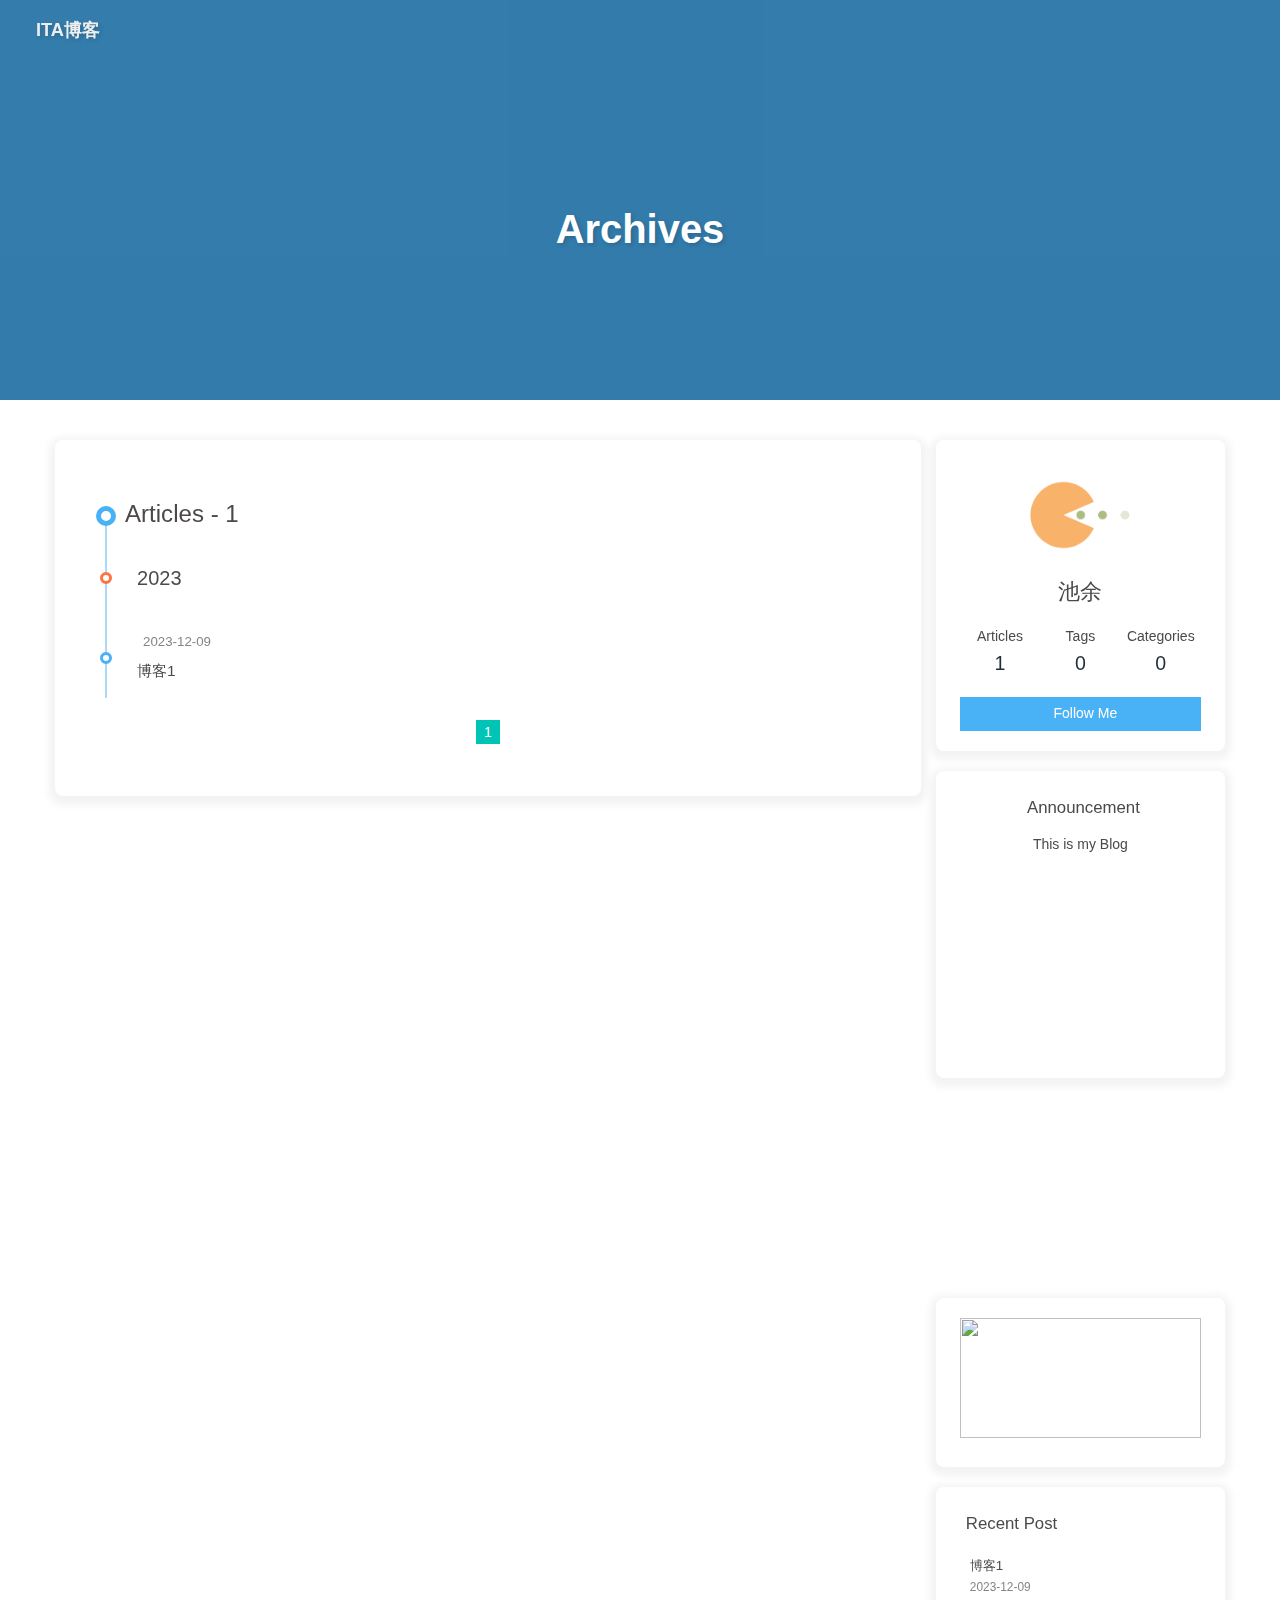
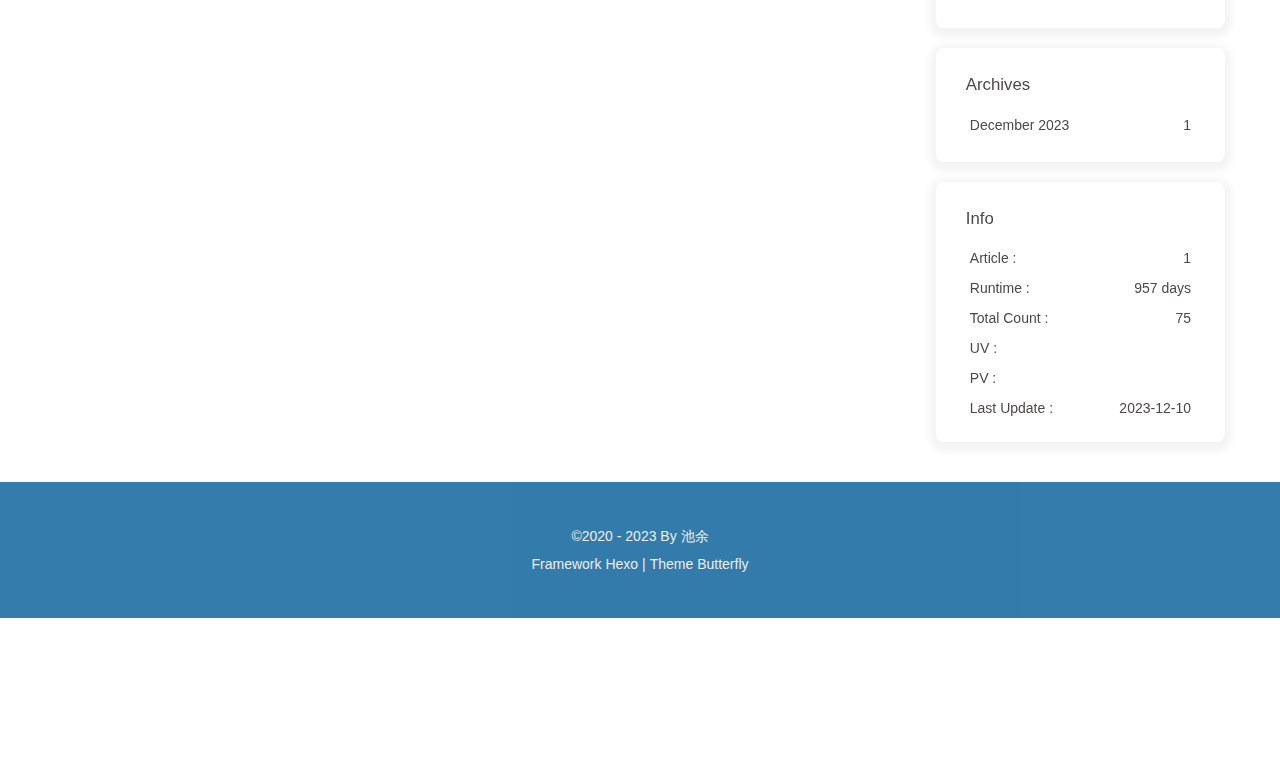
==== commit d2f58403: "Site updated: 2023-12-10 22:59:38" ====
--- a/archives/index.html
+++ b/archives/index.html
@@ -51,7 +51,7 @@
   isHome: false,
   isHighlightShrink: false,
   isToc: false,
-  postUpdate: '2023-12-10 17:26:59'
+  postUpdate: '2023-12-10 22:59:23'
 }</script><script>(win=>{
       win.saveToLocal = {
         set: (key, value, ttl) => {
@@ -148,7 +148,7 @@
         }
       }
       detectApple()
-    })(window)</script><svg aria-hidden="true" style="position:absolute; overflow:hidden; width:0; height:0"><symbol id="icon-sun" viewBox="0 0 1024 1024"><path d="M960 512l-128 128v192h-192l-128 128-128-128H192v-192l-128-128 128-128V192h192l128-128 128 128h192v192z" fill="#FFD878" p-id="8420"></path><path d="M736 512a224 224 0 1 0-448 0 224 224 0 1 0 448 0z" fill="#FFE4A9" p-id="8421"></path><path d="M512 109.248L626.752 224H800v173.248L914.752 512 800 626.752V800h-173.248L512 914.752 397.248 800H224v-173.248L109.248 512 224 397.248V224h173.248L512 109.248M512 64l-128 128H192v192l-128 128 128 128v192h192l128 128 128-128h192v-192l128-128-128-128V192h-192l-128-128z" fill="#4D5152" p-id="8422"></path><path d="M512 320c105.888 0 192 86.112 192 192s-86.112 192-192 192-192-86.112-192-192 86.112-192 192-192m0-32a224 224 0 1 0 0 448 224 224 0 0 0 0-448z" fill="#4D5152" p-id="8423"></path></symbol><symbol id="icon-moon" viewBox="0 0 1024 1024"><path d="M611.370667 167.082667a445.013333 445.013333 0 0 1-38.4 161.834666 477.824 477.824 0 0 1-244.736 244.394667 445.141333 445.141333 0 0 1-161.109334 38.058667 85.077333 85.077333 0 0 0-65.066666 135.722666A462.08 462.08 0 1 0 747.093333 102.058667a85.077333 85.077333 0 0 0-135.722666 65.024z" fill="#FFB531" p-id="11345"></path><path d="M329.728 274.133333l35.157333-35.157333a21.333333 21.333333 0 1 0-30.165333-30.165333l-35.157333 35.157333-35.114667-35.157333a21.333333 21.333333 0 0 0-30.165333 30.165333l35.114666 35.157333-35.114666 35.157334a21.333333 21.333333 0 1 0 30.165333 30.165333l35.114667-35.157333 35.157333 35.157333a21.333333 21.333333 0 1 0 30.165333-30.165333z" fill="#030835" p-id="11346"></path></symbol></svg><!-- hexo injector head_end start --><link rel="stylesheet" href="https://cdn.cbd.int/hexo-butterfly-clock-anzhiyu/lib/clock.min.css" /><!-- hexo injector head_end end --><meta name="generator" content="Hexo 7.0.0"></head><body><div id="sidebar"><div id="menu-mask"></div><div id="sidebar-menus"><div class="avatar-img is-center"><img src="https://i.loli.net/2021/02/24/5O1day2nriDzjSu.png" onerror="onerror=null;src='/img/friend_404.gif'" alt="avatar"/></div><div class="sidebar-site-data site-data is-center"><a href="/archives/"><div class="headline">Articles</div><div class="length-num">1</div></a><a href="/tags/"><div class="headline">Tags</div><div class="length-num">0</div></a><a href="/categories/"><div class="headline">Categories</div><div class="length-num">0</div></a></div><hr class="custom-hr"/></div></div><div class="page" id="body-wrap"><header class="not-home-page" id="page-header"><nav id="nav"><span id="blog-info"><a href="/" title="ITA博客"><span class="site-name">ITA博客</span></a></span><div id="menus"><div id="toggle-menu"><a class="site-page" href="javascript:void(0);"><i class="fas fa-bars fa-fw"></i></a></div></div></nav><div id="page-site-info"><h1 id="site-title">Archives</h1></div></header><main class="layout" id="content-inner"><div id="archive"><div class="article-sort-title">Articles - 1</div><div class="article-sort"><div class="article-sort-item year">2023</div><div class="article-sort-item no-article-cover"><div class="article-sort-item-info"><div class="article-sort-item-time"><i class="far fa-calendar-alt"></i><time class="post-meta-date-created" datetime="2023-12-09T08:58:15.111Z" title="Created 2023-12-09 16:58:15">2023-12-09</time></div><a class="article-sort-item-title" href="/post/22044.html" title="博客1">博客1</a></div></div></div><nav id="pagination"><div class="pagination"><span class="page-number current">1</span></div></nav></div><div class="aside-content" id="aside-content"><div class="card-widget card-info"><div class="is-center"><div class="avatar-img"><img src="https://i.loli.net/2021/02/24/5O1day2nriDzjSu.png" onerror="this.onerror=null;this.src='/img/friend_404.gif'" alt="avatar"/></div><div class="author-info__name">池余</div><div class="author-info__description"></div></div><div class="card-info-data site-data is-center"><a href="/archives/"><div class="headline">Articles</div><div class="length-num">1</div></a><a href="/tags/"><div class="headline">Tags</div><div class="length-num">0</div></a><a href="/categories/"><div class="headline">Categories</div><div class="length-num">0</div></a></div><a id="card-info-btn" target="_blank" rel="noopener" href="https://github.com/xxxxxx"><i class="fab fa-github"></i><span>Follow Me</span></a></div><div class="card-widget card-announcement"><div class="item-headline"><i class="fas fa-bullhorn fa-shake"></i><span>Announcement</span></div><div class="announcement_content">This is my Blog<div class="xpand" style="height:200px;"></div></div></div><canvas class="illo" width="800" height="800" style="max-width: 200px; max-height: 200px; touch-action: none; width: 640px; height: 640px;"></canvas><script src="https://fastly.jsdelivr.net/gh/xiaopengand/blogCdn@latest/xzxr/twopeople1.js"></script><script src="https://fastly.jsdelivr.net/gh/xiaopengand/blogCdn@latest/xzxr/zdog.dist.js"></script><script id="rendered-js" src="https://fastly.jsdelivr.net/gh/xiaopengand/blogCdn@latest/xzxr/twopeople.js"></script><style>.card-widget.card-announcement {
+    })(window)</script><svg aria-hidden="true" style="position:absolute; overflow:hidden; width:0; height:0"><symbol id="icon-sun" viewBox="0 0 1024 1024"><path d="M960 512l-128 128v192h-192l-128 128-128-128H192v-192l-128-128 128-128V192h192l128-128 128 128h192v192z" fill="#FFD878" p-id="8420"></path><path d="M736 512a224 224 0 1 0-448 0 224 224 0 1 0 448 0z" fill="#FFE4A9" p-id="8421"></path><path d="M512 109.248L626.752 224H800v173.248L914.752 512 800 626.752V800h-173.248L512 914.752 397.248 800H224v-173.248L109.248 512 224 397.248V224h173.248L512 109.248M512 64l-128 128H192v192l-128 128 128 128v192h192l128 128 128-128h192v-192l128-128-128-128V192h-192l-128-128z" fill="#4D5152" p-id="8422"></path><path d="M512 320c105.888 0 192 86.112 192 192s-86.112 192-192 192-192-86.112-192-192 86.112-192 192-192m0-32a224 224 0 1 0 0 448 224 224 0 0 0 0-448z" fill="#4D5152" p-id="8423"></path></symbol><symbol id="icon-moon" viewBox="0 0 1024 1024"><path d="M611.370667 167.082667a445.013333 445.013333 0 0 1-38.4 161.834666 477.824 477.824 0 0 1-244.736 244.394667 445.141333 445.141333 0 0 1-161.109334 38.058667 85.077333 85.077333 0 0 0-65.066666 135.722666A462.08 462.08 0 1 0 747.093333 102.058667a85.077333 85.077333 0 0 0-135.722666 65.024z" fill="#FFB531" p-id="11345"></path><path d="M329.728 274.133333l35.157333-35.157333a21.333333 21.333333 0 1 0-30.165333-30.165333l-35.157333 35.157333-35.114667-35.157333a21.333333 21.333333 0 0 0-30.165333 30.165333l35.114666 35.157333-35.114666 35.157334a21.333333 21.333333 0 1 0 30.165333 30.165333l35.114667-35.157333 35.157333 35.157333a21.333333 21.333333 0 1 0 30.165333-30.165333z" fill="#030835" p-id="11346"></path></symbol></svg><!-- hexo injector head_end start --><link rel="stylesheet" href="https://cdn.cbd.int/hexo-butterfly-clock-anzhiyu/lib/clock.min.css" /><!-- hexo injector head_end end --><meta name="generator" content="Hexo 7.0.0"></head><body><div id="web_bg"></div><div id="sidebar"><div id="menu-mask"></div><div id="sidebar-menus"><div class="avatar-img is-center"><img src="https://i.loli.net/2021/02/24/5O1day2nriDzjSu.png" onerror="onerror=null;src='/img/friend_404.gif'" alt="avatar"/></div><div class="sidebar-site-data site-data is-center"><a href="/archives/"><div class="headline">Articles</div><div class="length-num">1</div></a><a href="/tags/"><div class="headline">Tags</div><div class="length-num">0</div></a><a href="/categories/"><div class="headline">Categories</div><div class="length-num">0</div></a></div><hr class="custom-hr"/></div></div><div class="page" id="body-wrap"><header class="not-home-page" id="page-header"><nav id="nav"><span id="blog-info"><a href="/" title="ITA博客"><span class="site-name">ITA博客</span></a></span><div id="menus"><div id="toggle-menu"><a class="site-page" href="javascript:void(0);"><i class="fas fa-bars fa-fw"></i></a></div></div></nav><div id="page-site-info"><h1 id="site-title">Archives</h1></div></header><main class="layout" id="content-inner"><div id="archive"><div class="article-sort-title">Articles - 1</div><div class="article-sort"><div class="article-sort-item year">2023</div><div class="article-sort-item no-article-cover"><div class="article-sort-item-info"><div class="article-sort-item-time"><i class="far fa-calendar-alt"></i><time class="post-meta-date-created" datetime="2023-12-09T08:58:15.111Z" title="Created 2023-12-09 16:58:15">2023-12-09</time></div><a class="article-sort-item-title" href="/post/22044.html" title="博客1">博客1</a></div></div></div><nav id="pagination"><div class="pagination"><span class="page-number current">1</span></div></nav></div><div class="aside-content" id="aside-content"><div class="card-widget card-info"><div class="is-center"><div class="avatar-img"><img src="https://i.loli.net/2021/02/24/5O1day2nriDzjSu.png" onerror="this.onerror=null;this.src='/img/friend_404.gif'" alt="avatar"/></div><div class="author-info__name">池余</div><div class="author-info__description"></div></div><div class="card-info-data site-data is-center"><a href="/archives/"><div class="headline">Articles</div><div class="length-num">1</div></a><a href="/tags/"><div class="headline">Tags</div><div class="length-num">0</div></a><a href="/categories/"><div class="headline">Categories</div><div class="length-num">0</div></a></div><a id="card-info-btn" target="_blank" rel="noopener" href="https://github.com/xxxxxx"><i class="fab fa-github"></i><span>Follow Me</span></a></div><div class="card-widget card-announcement"><div class="item-headline"><i class="fas fa-bullhorn fa-shake"></i><span>Announcement</span></div><div class="announcement_content">This is my Blog<div class="xpand" style="height:200px;"></div></div></div><canvas class="illo" width="800" height="800" style="max-width: 200px; max-height: 200px; touch-action: none; width: 640px; height: 640px;"></canvas><script src="https://fastly.jsdelivr.net/gh/xiaopengand/blogCdn@latest/xzxr/twopeople1.js"></script><script src="https://fastly.jsdelivr.net/gh/xiaopengand/blogCdn@latest/xzxr/zdog.dist.js"></script><script id="rendered-js" src="https://fastly.jsdelivr.net/gh/xiaopengand/blogCdn@latest/xzxr/twopeople.js"></script><style>.card-widget.card-announcement {
 margin: 0;
 align-items: center;
 justify-content: center;
@@ -158,7 +158,7 @@
 display: block;
 margin: 0 auto;
 cursor: move;
-}</style><div class="sticky_layout"><div class="card-widget card-recent-post"><div class="item-headline"><i class="fas fa-history"></i><span>Recent Post</span></div><div class="aside-list"><div class="aside-list-item no-cover"><div class="content"><a class="title" href="/post/22044.html" title="博客1">博客1</a><time datetime="2023-12-09T08:58:15.111Z" title="Created 2023-12-09 16:58:15">2023-12-09</time></div></div></div></div><div class="card-widget card-archives"><div class="item-headline"><i class="fas fa-archive"></i><span>Archives</span></div><ul class="card-archive-list"><li class="card-archive-list-item"><a class="card-archive-list-link" href="/archives/2023/12/"><span class="card-archive-list-date">December 2023</span><span class="card-archive-list-count">1</span></a></li></ul></div><div class="card-widget card-webinfo"><div class="item-headline"><i class="fas fa-chart-line"></i><span>Info</span></div><div class="webinfo"><div class="webinfo-item"><div class="item-name">Article :</div><div class="item-count">1</div></div><div class="webinfo-item"><div class="item-name">Runtime :</div><div class="item-count" id="runtimeshow" data-publishDate="2023-12-10T00:05:00.000Z"><i class="fa-solid fa-spinner fa-spin"></i></div></div><div class="webinfo-item"><div class="item-name">Total Count :</div><div class="item-count">75</div></div><div class="webinfo-item"><div class="item-name">UV :</div><div class="item-count" id="busuanzi_value_site_uv"><i class="fa-solid fa-spinner fa-spin"></i></div></div><div class="webinfo-item"><div class="item-name">PV :</div><div class="item-count" id="busuanzi_value_site_pv"><i class="fa-solid fa-spinner fa-spin"></i></div></div><div class="webinfo-item"><div class="item-name">Last Update :</div><div class="item-count" id="last-push-date" data-lastPushDate="2023-12-10T09:26:59.541Z"><i class="fa-solid fa-spinner fa-spin"></i></div></div></div></div></div></div></main><footer id="footer"><div id="footer-wrap"><div class="copyright">&copy;2020 - 2023 By 池余</div><div class="framework-info"><span>Framework </span><a target="_blank" rel="noopener" href="https://hexo.io">Hexo</a><span class="footer-separator">|</span><span>Theme </span><a target="_blank" rel="noopener" href="https://github.com/jerryc127/hexo-theme-butterfly">Butterfly</a></div></div></footer></div><div id="rightside"><div id="rightside-config-hide"><button id="darkmode" type="button" title="Toggle Between Light And Dark Mode"><i class="fas fa-adjust"></i></button><a class="icon-V hidden" onclick="switchNightMode()" title="Toggle Between Light And Dark Mode"></a><svg width="25" height="25" viewBox="0 0 1024 1024"></svg><use id="modeicon" xlink:href="#icon-moon"></use><button id="hide-aside-btn" type="button" title="Toggle between Single-column and Double-column"><i class="fas fa-arrows-alt-h"></i></button></div><div id="rightside-config-show"><button id="rightside-config" type="button" title="Setting"><i class="fas fa-cog fa-spin"></i></button><button id="go-up" type="button" title="Back To Top"><span class="scroll-percent"></span><i class="fas fa-arrow-up"></i></button></div></div><div><script src="/js/utils.js"></script><script src="/js/main.js"></script><script src="https://cdn.jsdelivr.net/npm/@fancyapps/ui/dist/fancybox/fancybox.umd.min.js"></script><div class="js-pjax"></div><canvas id="universe"></canvas><script defer src="/js/universe.js"></script><script id="canvas_nest" defer="defer" color="0,0,255" opacity="0.7" zIndex="-1" count="99" mobile="false" src="https://cdn.jsdelivr.net/npm/butterfly-extsrc/dist/canvas-nest.min.js"></script><script src="https://cdn.jsdelivr.net/npm/butterfly-extsrc/dist/activate-power-mode.min.js"></script><script>POWERMODE.colorful = true;
+}</style><div class="sticky_layout"><div class="card-widget card-recent-post"><div class="item-headline"><i class="fas fa-history"></i><span>Recent Post</span></div><div class="aside-list"><div class="aside-list-item no-cover"><div class="content"><a class="title" href="/post/22044.html" title="博客1">博客1</a><time datetime="2023-12-09T08:58:15.111Z" title="Created 2023-12-09 16:58:15">2023-12-09</time></div></div></div></div><div class="card-widget card-archives"><div class="item-headline"><i class="fas fa-archive"></i><span>Archives</span></div><ul class="card-archive-list"><li class="card-archive-list-item"><a class="card-archive-list-link" href="/archives/2023/12/"><span class="card-archive-list-date">December 2023</span><span class="card-archive-list-count">1</span></a></li></ul></div><div class="card-widget card-webinfo"><div class="item-headline"><i class="fas fa-chart-line"></i><span>Info</span></div><div class="webinfo"><div class="webinfo-item"><div class="item-name">Article :</div><div class="item-count">1</div></div><div class="webinfo-item"><div class="item-name">Runtime :</div><div class="item-count" id="runtimeshow" data-publishDate="2023-12-10T00:05:00.000Z"><i class="fa-solid fa-spinner fa-spin"></i></div></div><div class="webinfo-item"><div class="item-name">Total Count :</div><div class="item-count">75</div></div><div class="webinfo-item"><div class="item-name">UV :</div><div class="item-count" id="busuanzi_value_site_uv"><i class="fa-solid fa-spinner fa-spin"></i></div></div><div class="webinfo-item"><div class="item-name">PV :</div><div class="item-count" id="busuanzi_value_site_pv"><i class="fa-solid fa-spinner fa-spin"></i></div></div><div class="webinfo-item"><div class="item-name">Last Update :</div><div class="item-count" id="last-push-date" data-lastPushDate="2023-12-10T14:59:23.025Z"><i class="fa-solid fa-spinner fa-spin"></i></div></div></div></div></div></div></main><footer id="footer"><div id="footer-wrap"><div class="copyright">&copy;2020 - 2023 By 池余</div><div class="framework-info"><span>Framework </span><a target="_blank" rel="noopener" href="https://hexo.io">Hexo</a><span class="footer-separator">|</span><span>Theme </span><a target="_blank" rel="noopener" href="https://github.com/jerryc127/hexo-theme-butterfly">Butterfly</a></div></div></footer></div><div id="rightside"><div id="rightside-config-hide"><button id="darkmode" type="button" title="Toggle Between Light And Dark Mode"><i class="fas fa-adjust"></i></button><a class="icon-V hidden" onclick="switchNightMode()" title="Toggle Between Light And Dark Mode"></a><svg width="25" height="25" viewBox="0 0 1024 1024"></svg><use id="modeicon" xlink:href="#icon-moon"></use><button id="hide-aside-btn" type="button" title="Toggle between Single-column and Double-column"><i class="fas fa-arrows-alt-h"></i></button></div><div id="rightside-config-show"><button id="rightside-config" type="button" title="Setting"><i class="fas fa-cog fa-spin"></i></button><button id="go-up" type="button" title="Back To Top"><span class="scroll-percent"></span><i class="fas fa-arrow-up"></i></button></div></div><div><script src="/js/utils.js"></script><script src="/js/main.js"></script><script src="https://cdn.jsdelivr.net/npm/@fancyapps/ui/dist/fancybox/fancybox.umd.min.js"></script><div class="js-pjax"></div><canvas id="universe"></canvas><script defer src="/js/universe.js"></script><script id="canvas_nest" defer="defer" color="0,0,255" opacity="0.7" zIndex="-1" count="99" mobile="false" src="https://cdn.jsdelivr.net/npm/butterfly-extsrc/dist/canvas-nest.min.js"></script><script src="https://cdn.jsdelivr.net/npm/butterfly-extsrc/dist/activate-power-mode.min.js"></script><script>POWERMODE.colorful = true;
 POWERMODE.shake = true;
 POWERMODE.mobile = false;
 document.body.addEventListener('input', POWERMODE);
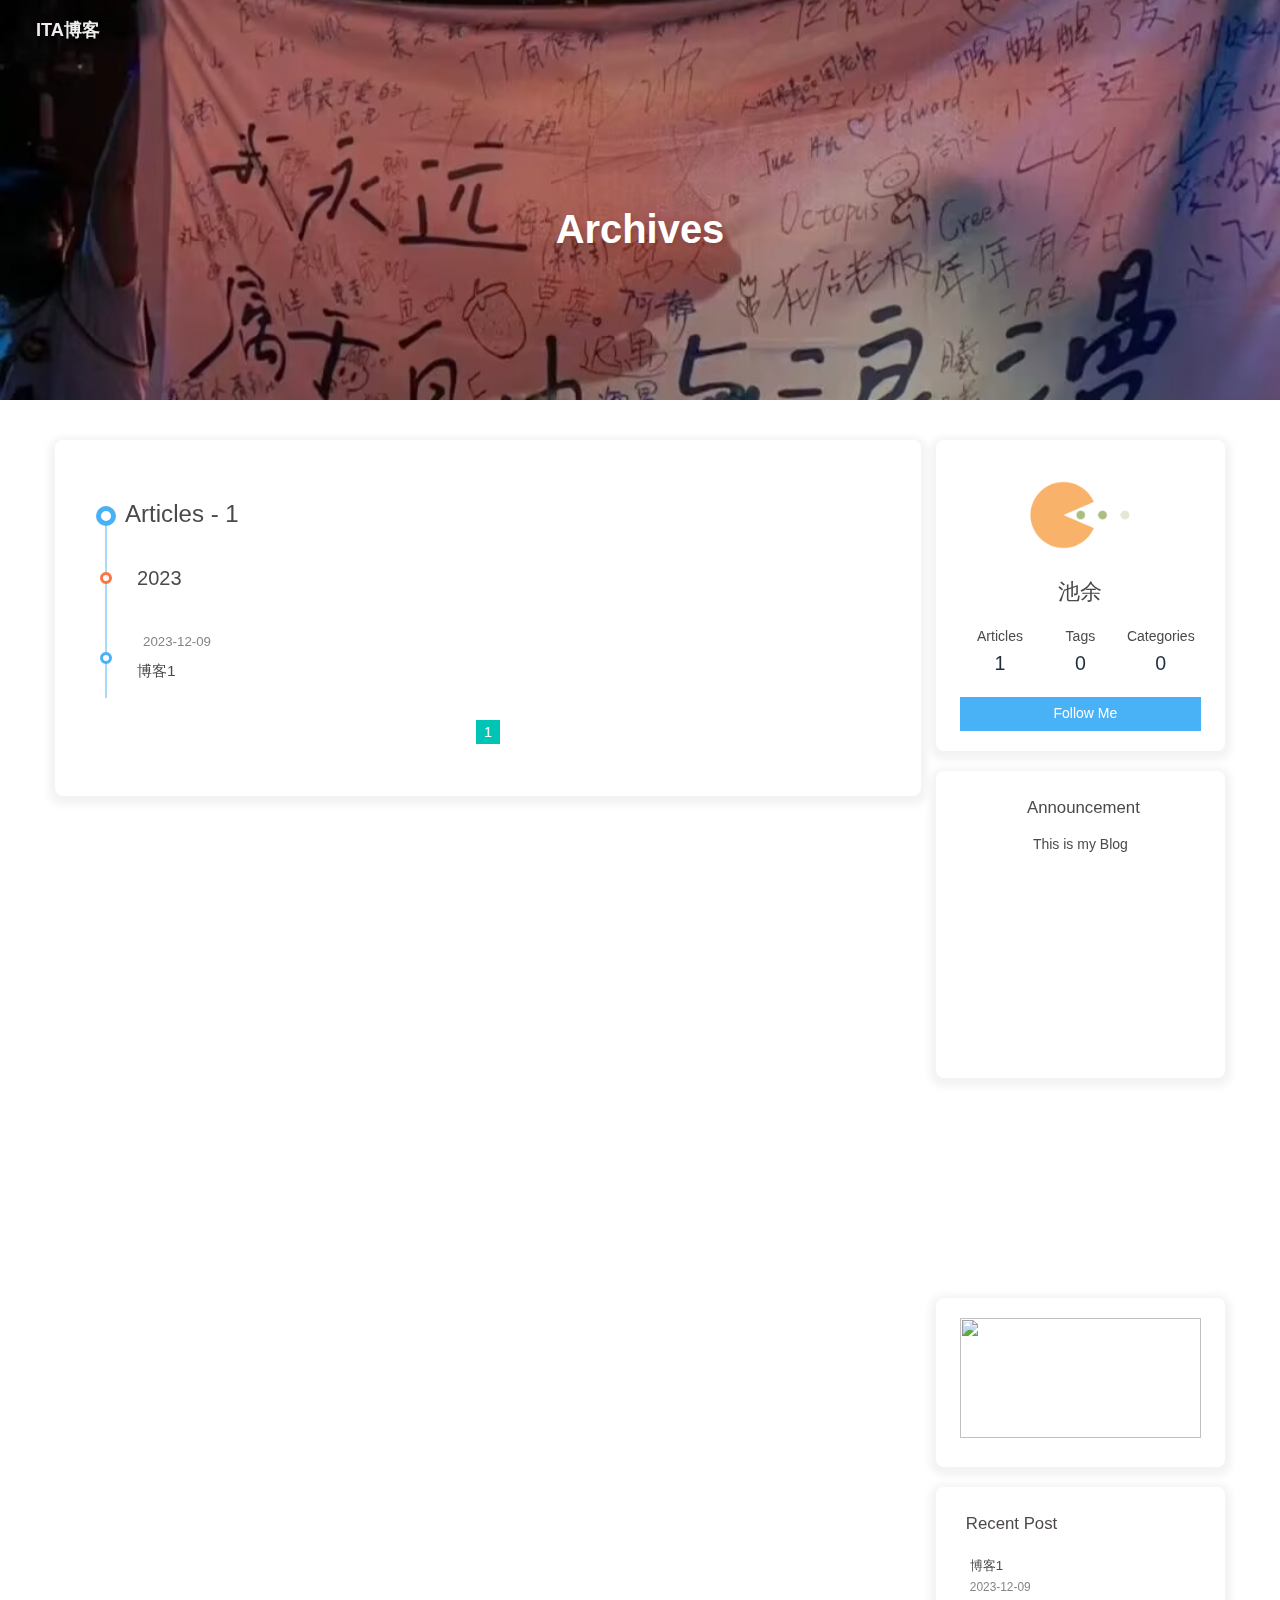
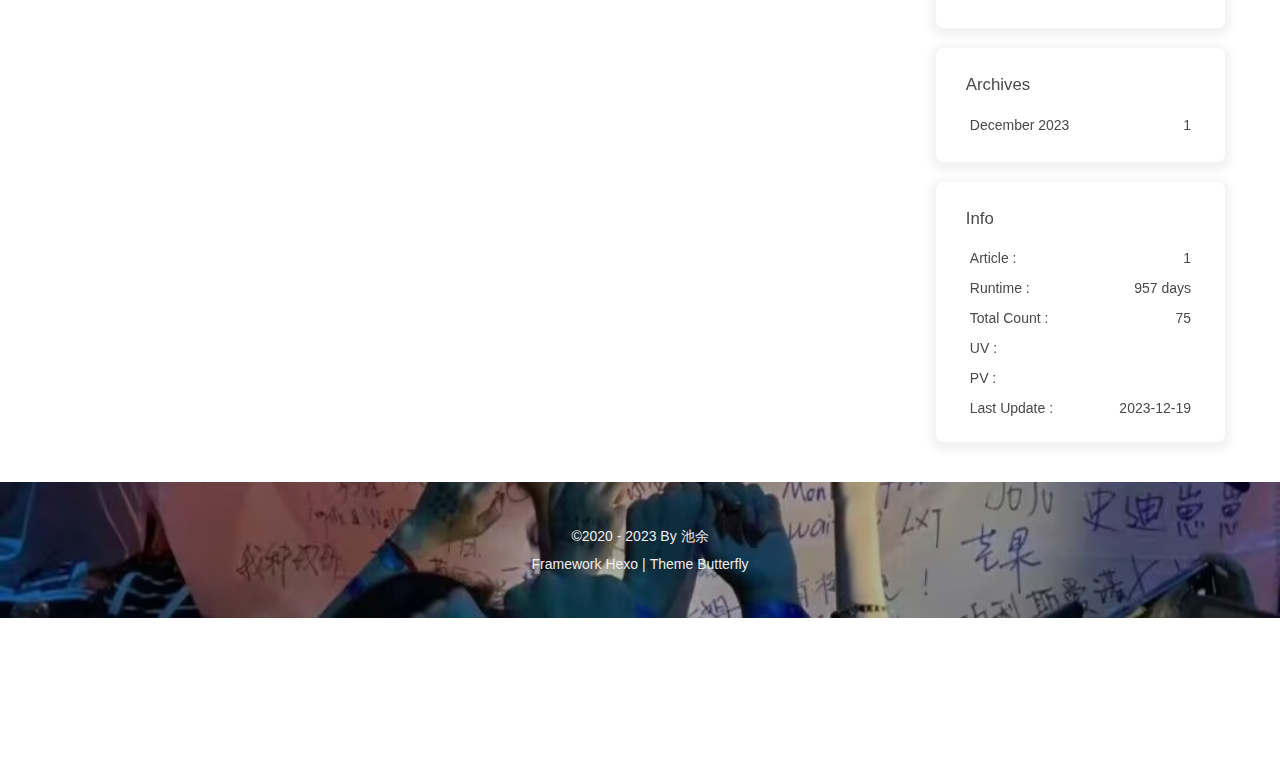
==== commit ace00abd: "Site updated: 2023-12-19 21:35:58" ====
--- a/archives/index.html
+++ b/archives/index.html
@@ -51,7 +51,7 @@
   isHome: false,
   isHighlightShrink: false,
   isToc: false,
-  postUpdate: '2023-12-10 22:59:23'
+  postUpdate: '2023-12-19 21:35:36'
 }</script><script>(win=>{
       win.saveToLocal = {
         set: (key, value, ttl) => {
@@ -148,7 +148,7 @@
         }
       }
       detectApple()
-    })(window)</script><svg aria-hidden="true" style="position:absolute; overflow:hidden; width:0; height:0"><symbol id="icon-sun" viewBox="0 0 1024 1024"><path d="M960 512l-128 128v192h-192l-128 128-128-128H192v-192l-128-128 128-128V192h192l128-128 128 128h192v192z" fill="#FFD878" p-id="8420"></path><path d="M736 512a224 224 0 1 0-448 0 224 224 0 1 0 448 0z" fill="#FFE4A9" p-id="8421"></path><path d="M512 109.248L626.752 224H800v173.248L914.752 512 800 626.752V800h-173.248L512 914.752 397.248 800H224v-173.248L109.248 512 224 397.248V224h173.248L512 109.248M512 64l-128 128H192v192l-128 128 128 128v192h192l128 128 128-128h192v-192l128-128-128-128V192h-192l-128-128z" fill="#4D5152" p-id="8422"></path><path d="M512 320c105.888 0 192 86.112 192 192s-86.112 192-192 192-192-86.112-192-192 86.112-192 192-192m0-32a224 224 0 1 0 0 448 224 224 0 0 0 0-448z" fill="#4D5152" p-id="8423"></path></symbol><symbol id="icon-moon" viewBox="0 0 1024 1024"><path d="M611.370667 167.082667a445.013333 445.013333 0 0 1-38.4 161.834666 477.824 477.824 0 0 1-244.736 244.394667 445.141333 445.141333 0 0 1-161.109334 38.058667 85.077333 85.077333 0 0 0-65.066666 135.722666A462.08 462.08 0 1 0 747.093333 102.058667a85.077333 85.077333 0 0 0-135.722666 65.024z" fill="#FFB531" p-id="11345"></path><path d="M329.728 274.133333l35.157333-35.157333a21.333333 21.333333 0 1 0-30.165333-30.165333l-35.157333 35.157333-35.114667-35.157333a21.333333 21.333333 0 0 0-30.165333 30.165333l35.114666 35.157333-35.114666 35.157334a21.333333 21.333333 0 1 0 30.165333 30.165333l35.114667-35.157333 35.157333 35.157333a21.333333 21.333333 0 1 0 30.165333-30.165333z" fill="#030835" p-id="11346"></path></symbol></svg><!-- hexo injector head_end start --><link rel="stylesheet" href="https://cdn.cbd.int/hexo-butterfly-clock-anzhiyu/lib/clock.min.css" /><!-- hexo injector head_end end --><meta name="generator" content="Hexo 7.0.0"></head><body><div id="web_bg"></div><div id="sidebar"><div id="menu-mask"></div><div id="sidebar-menus"><div class="avatar-img is-center"><img src="https://i.loli.net/2021/02/24/5O1day2nriDzjSu.png" onerror="onerror=null;src='/img/friend_404.gif'" alt="avatar"/></div><div class="sidebar-site-data site-data is-center"><a href="/archives/"><div class="headline">Articles</div><div class="length-num">1</div></a><a href="/tags/"><div class="headline">Tags</div><div class="length-num">0</div></a><a href="/categories/"><div class="headline">Categories</div><div class="length-num">0</div></a></div><hr class="custom-hr"/></div></div><div class="page" id="body-wrap"><header class="not-home-page" id="page-header"><nav id="nav"><span id="blog-info"><a href="/" title="ITA博客"><span class="site-name">ITA博客</span></a></span><div id="menus"><div id="toggle-menu"><a class="site-page" href="javascript:void(0);"><i class="fas fa-bars fa-fw"></i></a></div></div></nav><div id="page-site-info"><h1 id="site-title">Archives</h1></div></header><main class="layout" id="content-inner"><div id="archive"><div class="article-sort-title">Articles - 1</div><div class="article-sort"><div class="article-sort-item year">2023</div><div class="article-sort-item no-article-cover"><div class="article-sort-item-info"><div class="article-sort-item-time"><i class="far fa-calendar-alt"></i><time class="post-meta-date-created" datetime="2023-12-09T08:58:15.111Z" title="Created 2023-12-09 16:58:15">2023-12-09</time></div><a class="article-sort-item-title" href="/post/22044.html" title="博客1">博客1</a></div></div></div><nav id="pagination"><div class="pagination"><span class="page-number current">1</span></div></nav></div><div class="aside-content" id="aside-content"><div class="card-widget card-info"><div class="is-center"><div class="avatar-img"><img src="https://i.loli.net/2021/02/24/5O1day2nriDzjSu.png" onerror="this.onerror=null;this.src='/img/friend_404.gif'" alt="avatar"/></div><div class="author-info__name">池余</div><div class="author-info__description"></div></div><div class="card-info-data site-data is-center"><a href="/archives/"><div class="headline">Articles</div><div class="length-num">1</div></a><a href="/tags/"><div class="headline">Tags</div><div class="length-num">0</div></a><a href="/categories/"><div class="headline">Categories</div><div class="length-num">0</div></a></div><a id="card-info-btn" target="_blank" rel="noopener" href="https://github.com/xxxxxx"><i class="fab fa-github"></i><span>Follow Me</span></a></div><div class="card-widget card-announcement"><div class="item-headline"><i class="fas fa-bullhorn fa-shake"></i><span>Announcement</span></div><div class="announcement_content">This is my Blog<div class="xpand" style="height:200px;"></div></div></div><canvas class="illo" width="800" height="800" style="max-width: 200px; max-height: 200px; touch-action: none; width: 640px; height: 640px;"></canvas><script src="https://fastly.jsdelivr.net/gh/xiaopengand/blogCdn@latest/xzxr/twopeople1.js"></script><script src="https://fastly.jsdelivr.net/gh/xiaopengand/blogCdn@latest/xzxr/zdog.dist.js"></script><script id="rendered-js" src="https://fastly.jsdelivr.net/gh/xiaopengand/blogCdn@latest/xzxr/twopeople.js"></script><style>.card-widget.card-announcement {
+    })(window)</script><svg aria-hidden="true" style="position:absolute; overflow:hidden; width:0; height:0"><symbol id="icon-sun" viewBox="0 0 1024 1024"><path d="M960 512l-128 128v192h-192l-128 128-128-128H192v-192l-128-128 128-128V192h192l128-128 128 128h192v192z" fill="#FFD878" p-id="8420"></path><path d="M736 512a224 224 0 1 0-448 0 224 224 0 1 0 448 0z" fill="#FFE4A9" p-id="8421"></path><path d="M512 109.248L626.752 224H800v173.248L914.752 512 800 626.752V800h-173.248L512 914.752 397.248 800H224v-173.248L109.248 512 224 397.248V224h173.248L512 109.248M512 64l-128 128H192v192l-128 128 128 128v192h192l128 128 128-128h192v-192l128-128-128-128V192h-192l-128-128z" fill="#4D5152" p-id="8422"></path><path d="M512 320c105.888 0 192 86.112 192 192s-86.112 192-192 192-192-86.112-192-192 86.112-192 192-192m0-32a224 224 0 1 0 0 448 224 224 0 0 0 0-448z" fill="#4D5152" p-id="8423"></path></symbol><symbol id="icon-moon" viewBox="0 0 1024 1024"><path d="M611.370667 167.082667a445.013333 445.013333 0 0 1-38.4 161.834666 477.824 477.824 0 0 1-244.736 244.394667 445.141333 445.141333 0 0 1-161.109334 38.058667 85.077333 85.077333 0 0 0-65.066666 135.722666A462.08 462.08 0 1 0 747.093333 102.058667a85.077333 85.077333 0 0 0-135.722666 65.024z" fill="#FFB531" p-id="11345"></path><path d="M329.728 274.133333l35.157333-35.157333a21.333333 21.333333 0 1 0-30.165333-30.165333l-35.157333 35.157333-35.114667-35.157333a21.333333 21.333333 0 0 0-30.165333 30.165333l35.114666 35.157333-35.114666 35.157334a21.333333 21.333333 0 1 0 30.165333 30.165333l35.114667-35.157333 35.157333 35.157333a21.333333 21.333333 0 1 0 30.165333-30.165333z" fill="#030835" p-id="11346"></path></symbol></svg><!-- hexo injector head_end start --><link rel="stylesheet" href="https://cdn.cbd.int/hexo-butterfly-clock-anzhiyu/lib/clock.min.css" /><!-- hexo injector head_end end --><meta name="generator" content="Hexo 7.0.0"></head><body><div id="web_bg"></div><div id="sidebar"><div id="menu-mask"></div><div id="sidebar-menus"><div class="avatar-img is-center"><img src="https://i.loli.net/2021/02/24/5O1day2nriDzjSu.png" onerror="onerror=null;src='/img/friend_404.gif'" alt="avatar"/></div><div class="sidebar-site-data site-data is-center"><a href="/archives/"><div class="headline">Articles</div><div class="length-num">1</div></a><a href="/tags/"><div class="headline">Tags</div><div class="length-num">0</div></a><a href="/categories/"><div class="headline">Categories</div><div class="length-num">0</div></a></div><hr class="custom-hr"/></div></div><div class="page" id="body-wrap"><header class="not-home-page" id="page-header" style="background-image: url('/img/2.jpg')"><nav id="nav"><span id="blog-info"><a href="/" title="ITA博客"><span class="site-name">ITA博客</span></a></span><div id="menus"><div id="toggle-menu"><a class="site-page" href="javascript:void(0);"><i class="fas fa-bars fa-fw"></i></a></div></div></nav><div id="page-site-info"><h1 id="site-title">Archives</h1></div></header><main class="layout" id="content-inner"><div id="archive"><div class="article-sort-title">Articles - 1</div><div class="article-sort"><div class="article-sort-item year">2023</div><div class="article-sort-item no-article-cover"><div class="article-sort-item-info"><div class="article-sort-item-time"><i class="far fa-calendar-alt"></i><time class="post-meta-date-created" datetime="2023-12-09T08:58:15.111Z" title="Created 2023-12-09 16:58:15">2023-12-09</time></div><a class="article-sort-item-title" href="/post/22044.html" title="博客1">博客1</a></div></div></div><nav id="pagination"><div class="pagination"><span class="page-number current">1</span></div></nav></div><div class="aside-content" id="aside-content"><div class="card-widget card-info"><div class="is-center"><div class="avatar-img"><img src="https://i.loli.net/2021/02/24/5O1day2nriDzjSu.png" onerror="this.onerror=null;this.src='/img/friend_404.gif'" alt="avatar"/></div><div class="author-info__name">池余</div><div class="author-info__description"></div></div><div class="card-info-data site-data is-center"><a href="/archives/"><div class="headline">Articles</div><div class="length-num">1</div></a><a href="/tags/"><div class="headline">Tags</div><div class="length-num">0</div></a><a href="/categories/"><div class="headline">Categories</div><div class="length-num">0</div></a></div><a id="card-info-btn" target="_blank" rel="noopener" href="https://github.com/xxxxxx"><i class="fab fa-github"></i><span>Follow Me</span></a></div><div class="card-widget card-announcement"><div class="item-headline"><i class="fas fa-bullhorn fa-shake"></i><span>Announcement</span></div><div class="announcement_content">This is my Blog<div class="xpand" style="height:200px;"></div></div></div><canvas class="illo" width="800" height="800" style="max-width: 200px; max-height: 200px; touch-action: none; width: 640px; height: 640px;"></canvas><script src="https://fastly.jsdelivr.net/gh/xiaopengand/blogCdn@latest/xzxr/twopeople1.js"></script><script src="https://fastly.jsdelivr.net/gh/xiaopengand/blogCdn@latest/xzxr/zdog.dist.js"></script><script id="rendered-js" src="https://fastly.jsdelivr.net/gh/xiaopengand/blogCdn@latest/xzxr/twopeople.js"></script><style>.card-widget.card-announcement {
 margin: 0;
 align-items: center;
 justify-content: center;
@@ -158,14 +158,14 @@
 display: block;
 margin: 0 auto;
 cursor: move;
-}</style><div class="sticky_layout"><div class="card-widget card-recent-post"><div class="item-headline"><i class="fas fa-history"></i><span>Recent Post</span></div><div class="aside-list"><div class="aside-list-item no-cover"><div class="content"><a class="title" href="/post/22044.html" title="博客1">博客1</a><time datetime="2023-12-09T08:58:15.111Z" title="Created 2023-12-09 16:58:15">2023-12-09</time></div></div></div></div><div class="card-widget card-archives"><div class="item-headline"><i class="fas fa-archive"></i><span>Archives</span></div><ul class="card-archive-list"><li class="card-archive-list-item"><a class="card-archive-list-link" href="/archives/2023/12/"><span class="card-archive-list-date">December 2023</span><span class="card-archive-list-count">1</span></a></li></ul></div><div class="card-widget card-webinfo"><div class="item-headline"><i class="fas fa-chart-line"></i><span>Info</span></div><div class="webinfo"><div class="webinfo-item"><div class="item-name">Article :</div><div class="item-count">1</div></div><div class="webinfo-item"><div class="item-name">Runtime :</div><div class="item-count" id="runtimeshow" data-publishDate="2023-12-10T00:05:00.000Z"><i class="fa-solid fa-spinner fa-spin"></i></div></div><div class="webinfo-item"><div class="item-name">Total Count :</div><div class="item-count">75</div></div><div class="webinfo-item"><div class="item-name">UV :</div><div class="item-count" id="busuanzi_value_site_uv"><i class="fa-solid fa-spinner fa-spin"></i></div></div><div class="webinfo-item"><div class="item-name">PV :</div><div class="item-count" id="busuanzi_value_site_pv"><i class="fa-solid fa-spinner fa-spin"></i></div></div><div class="webinfo-item"><div class="item-name">Last Update :</div><div class="item-count" id="last-push-date" data-lastPushDate="2023-12-10T14:59:23.025Z"><i class="fa-solid fa-spinner fa-spin"></i></div></div></div></div></div></div></main><footer id="footer"><div id="footer-wrap"><div class="copyright">&copy;2020 - 2023 By 池余</div><div class="framework-info"><span>Framework </span><a target="_blank" rel="noopener" href="https://hexo.io">Hexo</a><span class="footer-separator">|</span><span>Theme </span><a target="_blank" rel="noopener" href="https://github.com/jerryc127/hexo-theme-butterfly">Butterfly</a></div></div></footer></div><div id="rightside"><div id="rightside-config-hide"><button id="darkmode" type="button" title="Toggle Between Light And Dark Mode"><i class="fas fa-adjust"></i></button><a class="icon-V hidden" onclick="switchNightMode()" title="Toggle Between Light And Dark Mode"></a><svg width="25" height="25" viewBox="0 0 1024 1024"></svg><use id="modeicon" xlink:href="#icon-moon"></use><button id="hide-aside-btn" type="button" title="Toggle between Single-column and Double-column"><i class="fas fa-arrows-alt-h"></i></button></div><div id="rightside-config-show"><button id="rightside-config" type="button" title="Setting"><i class="fas fa-cog fa-spin"></i></button><button id="go-up" type="button" title="Back To Top"><span class="scroll-percent"></span><i class="fas fa-arrow-up"></i></button></div></div><div><script src="/js/utils.js"></script><script src="/js/main.js"></script><script src="https://cdn.jsdelivr.net/npm/@fancyapps/ui/dist/fancybox/fancybox.umd.min.js"></script><div class="js-pjax"></div><canvas id="universe"></canvas><script defer src="/js/universe.js"></script><script id="canvas_nest" defer="defer" color="0,0,255" opacity="0.7" zIndex="-1" count="99" mobile="false" src="https://cdn.jsdelivr.net/npm/butterfly-extsrc/dist/canvas-nest.min.js"></script><script src="https://cdn.jsdelivr.net/npm/butterfly-extsrc/dist/activate-power-mode.min.js"></script><script>POWERMODE.colorful = true;
+}</style><div class="sticky_layout"><div class="card-widget card-recent-post"><div class="item-headline"><i class="fas fa-history"></i><span>Recent Post</span></div><div class="aside-list"><div class="aside-list-item no-cover"><div class="content"><a class="title" href="/post/22044.html" title="博客1">博客1</a><time datetime="2023-12-09T08:58:15.111Z" title="Created 2023-12-09 16:58:15">2023-12-09</time></div></div></div></div><div class="card-widget card-archives"><div class="item-headline"><i class="fas fa-archive"></i><span>Archives</span></div><ul class="card-archive-list"><li class="card-archive-list-item"><a class="card-archive-list-link" href="/archives/2023/12/"><span class="card-archive-list-date">December 2023</span><span class="card-archive-list-count">1</span></a></li></ul></div><div class="card-widget card-webinfo"><div class="item-headline"><i class="fas fa-chart-line"></i><span>Info</span></div><div class="webinfo"><div class="webinfo-item"><div class="item-name">Article :</div><div class="item-count">1</div></div><div class="webinfo-item"><div class="item-name">Runtime :</div><div class="item-count" id="runtimeshow" data-publishDate="2023-12-10T00:05:00.000Z"><i class="fa-solid fa-spinner fa-spin"></i></div></div><div class="webinfo-item"><div class="item-name">Total Count :</div><div class="item-count">75</div></div><div class="webinfo-item"><div class="item-name">UV :</div><div class="item-count" id="busuanzi_value_site_uv"><i class="fa-solid fa-spinner fa-spin"></i></div></div><div class="webinfo-item"><div class="item-name">PV :</div><div class="item-count" id="busuanzi_value_site_pv"><i class="fa-solid fa-spinner fa-spin"></i></div></div><div class="webinfo-item"><div class="item-name">Last Update :</div><div class="item-count" id="last-push-date" data-lastPushDate="2023-12-19T13:35:36.323Z"><i class="fa-solid fa-spinner fa-spin"></i></div></div></div></div></div></div></main><footer id="footer" style="background-image: url('/img/2.jpg')"><div id="footer-wrap"><div class="copyright">&copy;2020 - 2023 By 池余</div><div class="framework-info"><span>Framework </span><a target="_blank" rel="noopener" href="https://hexo.io">Hexo</a><span class="footer-separator">|</span><span>Theme </span><a target="_blank" rel="noopener" href="https://github.com/jerryc127/hexo-theme-butterfly">Butterfly</a></div></div></footer></div><div id="rightside"><div id="rightside-config-hide"><button id="darkmode" type="button" title="Toggle Between Light And Dark Mode"><i class="fas fa-adjust"></i></button><a class="icon-V hidden" onclick="switchNightMode()" title="Toggle Between Light And Dark Mode"></a><svg width="25" height="25" viewBox="0 0 1024 1024"></svg><use id="modeicon" xlink:href="#icon-moon"></use><button id="hide-aside-btn" type="button" title="Toggle between Single-column and Double-column"><i class="fas fa-arrows-alt-h"></i></button></div><div id="rightside-config-show"><button id="rightside-config" type="button" title="Setting"><i class="fas fa-cog fa-spin"></i></button><button id="go-up" type="button" title="Back To Top"><span class="scroll-percent"></span><i class="fas fa-arrow-up"></i></button></div></div><div><script src="/js/utils.js"></script><script src="/js/main.js"></script><script src="https://cdn.jsdelivr.net/npm/@fancyapps/ui/dist/fancybox/fancybox.umd.min.js"></script><div class="js-pjax"></div><canvas id="universe"></canvas><script defer src="/js/universe.js"></script><script id="canvas_nest" defer="defer" color="0,0,255" opacity="0.7" zIndex="-1" count="99" mobile="false" src="https://cdn.jsdelivr.net/npm/butterfly-extsrc/dist/canvas-nest.min.js"></script><script src="https://cdn.jsdelivr.net/npm/butterfly-extsrc/dist/activate-power-mode.min.js"></script><script>POWERMODE.colorful = true;
 POWERMODE.shake = true;
 POWERMODE.mobile = false;
 document.body.addEventListener('input', POWERMODE);
 </script><script id="click-show-text" src="https://cdn.jsdelivr.net/npm/butterfly-extsrc/dist/click-show-text.min.js" data-mobile="false" data-text="爱国,敬业,诚信,友善,富强,民主,文明,和谐,自由,平等,公正,法治" data-fontsize="15px" data-random="false" async="async"></script><script async data-pjax src="//busuanzi.ibruce.info/busuanzi/2.3/busuanzi.pure.mini.js"></script></div><!-- hexo injector body_end start --><script data-pjax>
   function butterfly_clock_anzhiyu_injector_config(){
     var parent_div_git = document.getElementsByClassName('sticky_layout')[0];
-    var item_html = '<div class="card-widget card-clock"><div class="card-glass"><div class="card-background"><div class="card-content"><div id="hexo_electric_clock"><img class="entered loading" id="card-clock-loading" src="https://p2.ssl.qhimgs1.com/sdr/400__/t040a87eb3dd4bdf538.jpg" style="height: 120px; width: 100%;" data-ll-status="loading"/></div></div></div></div></div>';
+    var item_html = '<div class="card-widget card-clock"><div class="card-glass"><div class="card-background"><div class="card-content"><div id="hexo_electric_clock"><img class="entered loading" id="card-clock-loading" src="https://cdn.cbd.int/hexo-butterfly-clock-anzhiyu/lib/loading.gif" style="height: 120px; width: 100%;" data-ll-status="loading"/></div></div></div></div></div>';
     console.log('已挂载butterfly_clock_anzhiyu')
     if(parent_div_git) {
       parent_div_git.insertAdjacentHTML("afterbegin",item_html)
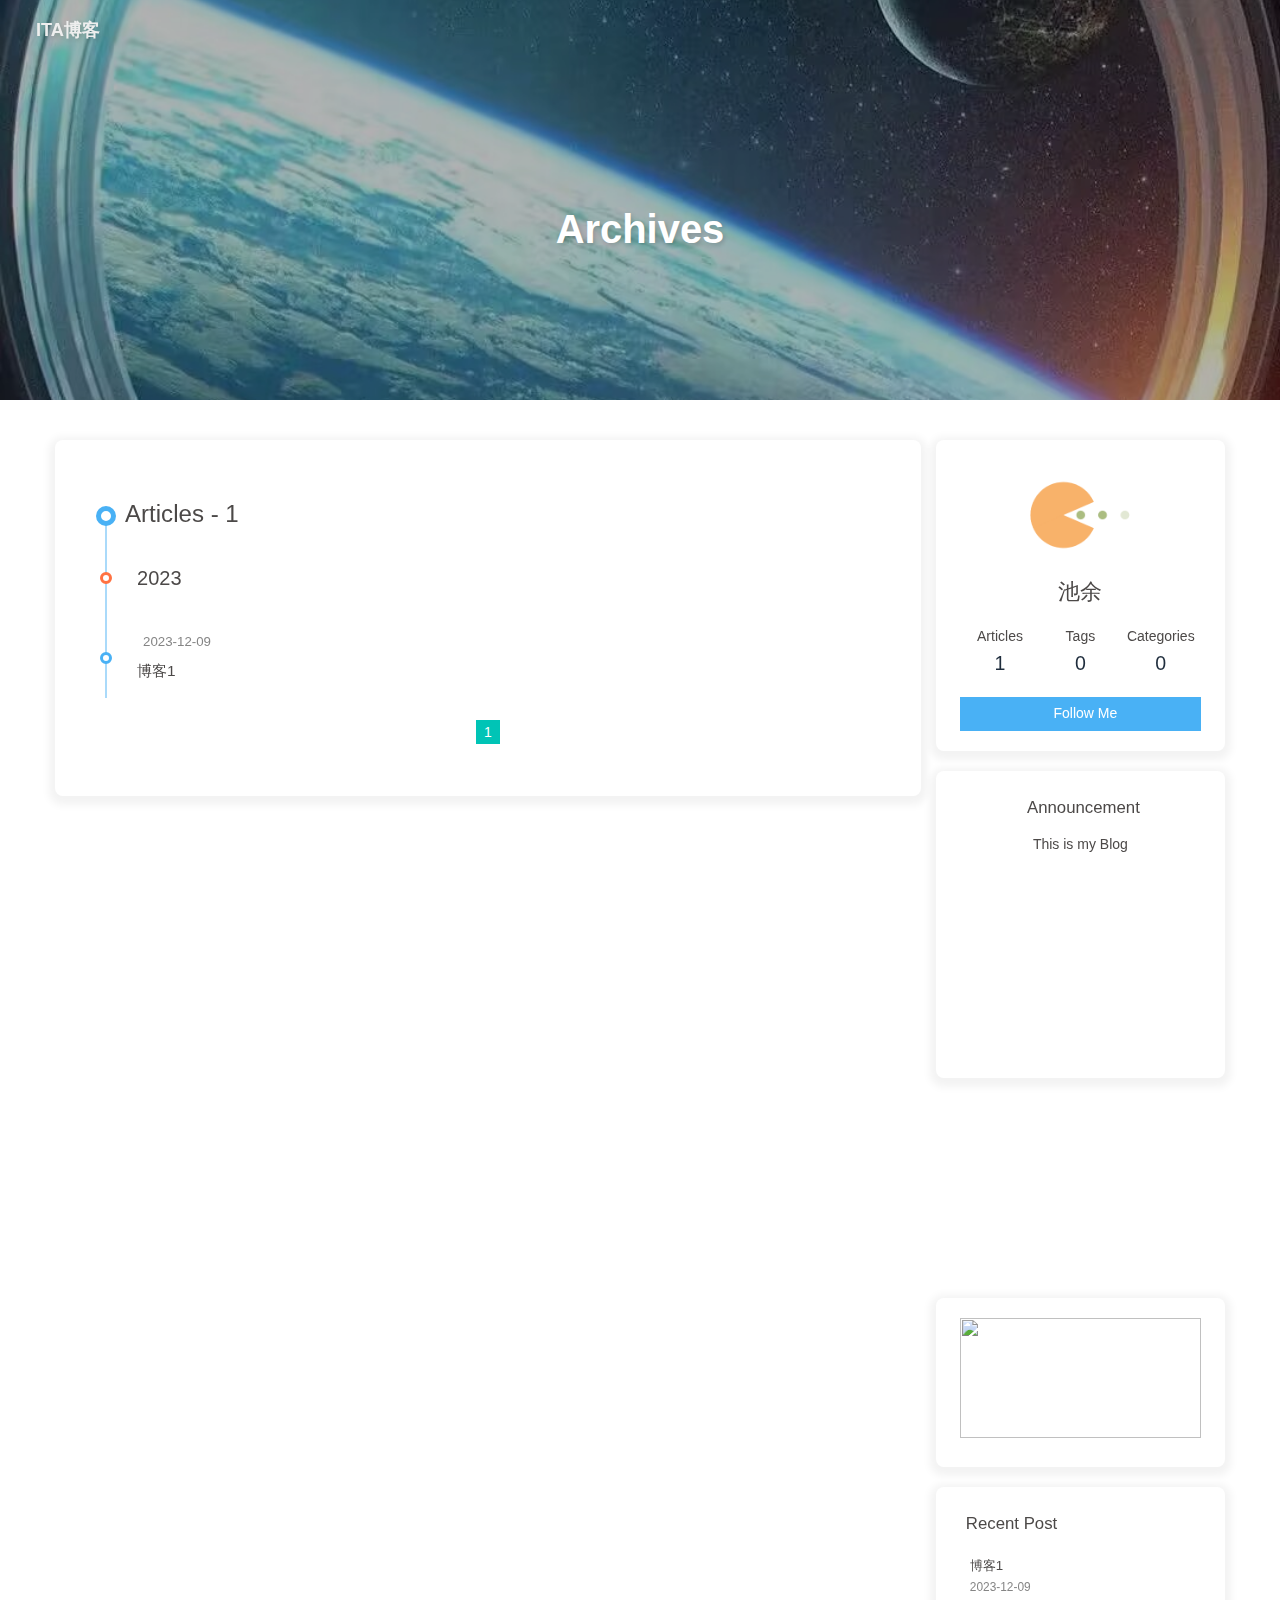
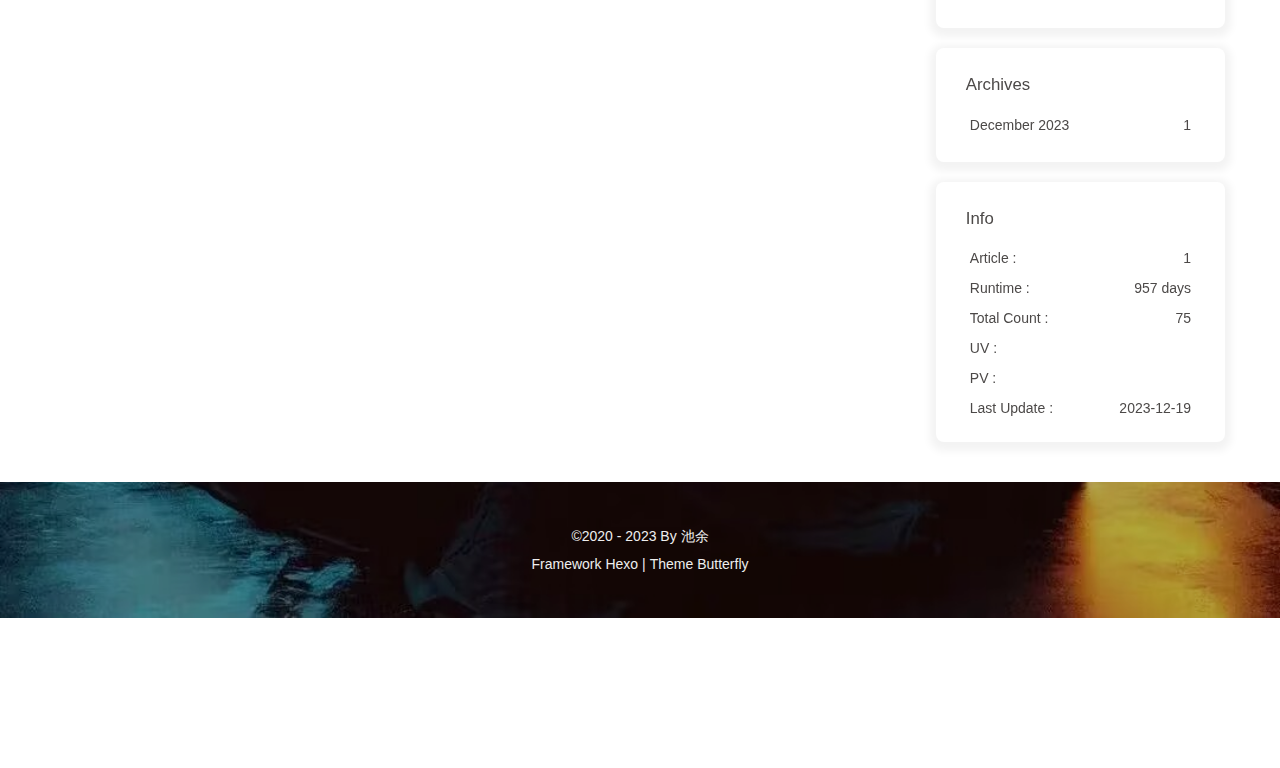
==== commit 4fdd913f: "Site updated: 2023-12-19 21:39:29" ====
--- a/archives/index.html
+++ b/archives/index.html
@@ -51,7 +51,7 @@
   isHome: false,
   isHighlightShrink: false,
   isToc: false,
-  postUpdate: '2023-12-19 21:35:36'
+  postUpdate: '2023-12-19 21:39:09'
 }</script><script>(win=>{
       win.saveToLocal = {
         set: (key, value, ttl) => {
@@ -148,7 +148,7 @@
         }
       }
       detectApple()
-    })(window)</script><svg aria-hidden="true" style="position:absolute; overflow:hidden; width:0; height:0"><symbol id="icon-sun" viewBox="0 0 1024 1024"><path d="M960 512l-128 128v192h-192l-128 128-128-128H192v-192l-128-128 128-128V192h192l128-128 128 128h192v192z" fill="#FFD878" p-id="8420"></path><path d="M736 512a224 224 0 1 0-448 0 224 224 0 1 0 448 0z" fill="#FFE4A9" p-id="8421"></path><path d="M512 109.248L626.752 224H800v173.248L914.752 512 800 626.752V800h-173.248L512 914.752 397.248 800H224v-173.248L109.248 512 224 397.248V224h173.248L512 109.248M512 64l-128 128H192v192l-128 128 128 128v192h192l128 128 128-128h192v-192l128-128-128-128V192h-192l-128-128z" fill="#4D5152" p-id="8422"></path><path d="M512 320c105.888 0 192 86.112 192 192s-86.112 192-192 192-192-86.112-192-192 86.112-192 192-192m0-32a224 224 0 1 0 0 448 224 224 0 0 0 0-448z" fill="#4D5152" p-id="8423"></path></symbol><symbol id="icon-moon" viewBox="0 0 1024 1024"><path d="M611.370667 167.082667a445.013333 445.013333 0 0 1-38.4 161.834666 477.824 477.824 0 0 1-244.736 244.394667 445.141333 445.141333 0 0 1-161.109334 38.058667 85.077333 85.077333 0 0 0-65.066666 135.722666A462.08 462.08 0 1 0 747.093333 102.058667a85.077333 85.077333 0 0 0-135.722666 65.024z" fill="#FFB531" p-id="11345"></path><path d="M329.728 274.133333l35.157333-35.157333a21.333333 21.333333 0 1 0-30.165333-30.165333l-35.157333 35.157333-35.114667-35.157333a21.333333 21.333333 0 0 0-30.165333 30.165333l35.114666 35.157333-35.114666 35.157334a21.333333 21.333333 0 1 0 30.165333 30.165333l35.114667-35.157333 35.157333 35.157333a21.333333 21.333333 0 1 0 30.165333-30.165333z" fill="#030835" p-id="11346"></path></symbol></svg><!-- hexo injector head_end start --><link rel="stylesheet" href="https://cdn.cbd.int/hexo-butterfly-clock-anzhiyu/lib/clock.min.css" /><!-- hexo injector head_end end --><meta name="generator" content="Hexo 7.0.0"></head><body><div id="web_bg"></div><div id="sidebar"><div id="menu-mask"></div><div id="sidebar-menus"><div class="avatar-img is-center"><img src="https://i.loli.net/2021/02/24/5O1day2nriDzjSu.png" onerror="onerror=null;src='/img/friend_404.gif'" alt="avatar"/></div><div class="sidebar-site-data site-data is-center"><a href="/archives/"><div class="headline">Articles</div><div class="length-num">1</div></a><a href="/tags/"><div class="headline">Tags</div><div class="length-num">0</div></a><a href="/categories/"><div class="headline">Categories</div><div class="length-num">0</div></a></div><hr class="custom-hr"/></div></div><div class="page" id="body-wrap"><header class="not-home-page" id="page-header" style="background-image: url('/img/2.jpg')"><nav id="nav"><span id="blog-info"><a href="/" title="ITA博客"><span class="site-name">ITA博客</span></a></span><div id="menus"><div id="toggle-menu"><a class="site-page" href="javascript:void(0);"><i class="fas fa-bars fa-fw"></i></a></div></div></nav><div id="page-site-info"><h1 id="site-title">Archives</h1></div></header><main class="layout" id="content-inner"><div id="archive"><div class="article-sort-title">Articles - 1</div><div class="article-sort"><div class="article-sort-item year">2023</div><div class="article-sort-item no-article-cover"><div class="article-sort-item-info"><div class="article-sort-item-time"><i class="far fa-calendar-alt"></i><time class="post-meta-date-created" datetime="2023-12-09T08:58:15.111Z" title="Created 2023-12-09 16:58:15">2023-12-09</time></div><a class="article-sort-item-title" href="/post/22044.html" title="博客1">博客1</a></div></div></div><nav id="pagination"><div class="pagination"><span class="page-number current">1</span></div></nav></div><div class="aside-content" id="aside-content"><div class="card-widget card-info"><div class="is-center"><div class="avatar-img"><img src="https://i.loli.net/2021/02/24/5O1day2nriDzjSu.png" onerror="this.onerror=null;this.src='/img/friend_404.gif'" alt="avatar"/></div><div class="author-info__name">池余</div><div class="author-info__description"></div></div><div class="card-info-data site-data is-center"><a href="/archives/"><div class="headline">Articles</div><div class="length-num">1</div></a><a href="/tags/"><div class="headline">Tags</div><div class="length-num">0</div></a><a href="/categories/"><div class="headline">Categories</div><div class="length-num">0</div></a></div><a id="card-info-btn" target="_blank" rel="noopener" href="https://github.com/xxxxxx"><i class="fab fa-github"></i><span>Follow Me</span></a></div><div class="card-widget card-announcement"><div class="item-headline"><i class="fas fa-bullhorn fa-shake"></i><span>Announcement</span></div><div class="announcement_content">This is my Blog<div class="xpand" style="height:200px;"></div></div></div><canvas class="illo" width="800" height="800" style="max-width: 200px; max-height: 200px; touch-action: none; width: 640px; height: 640px;"></canvas><script src="https://fastly.jsdelivr.net/gh/xiaopengand/blogCdn@latest/xzxr/twopeople1.js"></script><script src="https://fastly.jsdelivr.net/gh/xiaopengand/blogCdn@latest/xzxr/zdog.dist.js"></script><script id="rendered-js" src="https://fastly.jsdelivr.net/gh/xiaopengand/blogCdn@latest/xzxr/twopeople.js"></script><style>.card-widget.card-announcement {
+    })(window)</script><svg aria-hidden="true" style="position:absolute; overflow:hidden; width:0; height:0"><symbol id="icon-sun" viewBox="0 0 1024 1024"><path d="M960 512l-128 128v192h-192l-128 128-128-128H192v-192l-128-128 128-128V192h192l128-128 128 128h192v192z" fill="#FFD878" p-id="8420"></path><path d="M736 512a224 224 0 1 0-448 0 224 224 0 1 0 448 0z" fill="#FFE4A9" p-id="8421"></path><path d="M512 109.248L626.752 224H800v173.248L914.752 512 800 626.752V800h-173.248L512 914.752 397.248 800H224v-173.248L109.248 512 224 397.248V224h173.248L512 109.248M512 64l-128 128H192v192l-128 128 128 128v192h192l128 128 128-128h192v-192l128-128-128-128V192h-192l-128-128z" fill="#4D5152" p-id="8422"></path><path d="M512 320c105.888 0 192 86.112 192 192s-86.112 192-192 192-192-86.112-192-192 86.112-192 192-192m0-32a224 224 0 1 0 0 448 224 224 0 0 0 0-448z" fill="#4D5152" p-id="8423"></path></symbol><symbol id="icon-moon" viewBox="0 0 1024 1024"><path d="M611.370667 167.082667a445.013333 445.013333 0 0 1-38.4 161.834666 477.824 477.824 0 0 1-244.736 244.394667 445.141333 445.141333 0 0 1-161.109334 38.058667 85.077333 85.077333 0 0 0-65.066666 135.722666A462.08 462.08 0 1 0 747.093333 102.058667a85.077333 85.077333 0 0 0-135.722666 65.024z" fill="#FFB531" p-id="11345"></path><path d="M329.728 274.133333l35.157333-35.157333a21.333333 21.333333 0 1 0-30.165333-30.165333l-35.157333 35.157333-35.114667-35.157333a21.333333 21.333333 0 0 0-30.165333 30.165333l35.114666 35.157333-35.114666 35.157334a21.333333 21.333333 0 1 0 30.165333 30.165333l35.114667-35.157333 35.157333 35.157333a21.333333 21.333333 0 1 0 30.165333-30.165333z" fill="#030835" p-id="11346"></path></symbol></svg><!-- hexo injector head_end start --><link rel="stylesheet" href="https://cdn.cbd.int/hexo-butterfly-clock-anzhiyu/lib/clock.min.css" /><!-- hexo injector head_end end --><meta name="generator" content="Hexo 7.0.0"></head><body><div id="web_bg"></div><div id="sidebar"><div id="menu-mask"></div><div id="sidebar-menus"><div class="avatar-img is-center"><img src="https://i.loli.net/2021/02/24/5O1day2nriDzjSu.png" onerror="onerror=null;src='/img/friend_404.gif'" alt="avatar"/></div><div class="sidebar-site-data site-data is-center"><a href="/archives/"><div class="headline">Articles</div><div class="length-num">1</div></a><a href="/tags/"><div class="headline">Tags</div><div class="length-num">0</div></a><a href="/categories/"><div class="headline">Categories</div><div class="length-num">0</div></a></div><hr class="custom-hr"/></div></div><div class="page" id="body-wrap"><header class="not-home-page" id="page-header" style="background-image: url('/img/1.jpg')"><nav id="nav"><span id="blog-info"><a href="/" title="ITA博客"><span class="site-name">ITA博客</span></a></span><div id="menus"><div id="toggle-menu"><a class="site-page" href="javascript:void(0);"><i class="fas fa-bars fa-fw"></i></a></div></div></nav><div id="page-site-info"><h1 id="site-title">Archives</h1></div></header><main class="layout" id="content-inner"><div id="archive"><div class="article-sort-title">Articles - 1</div><div class="article-sort"><div class="article-sort-item year">2023</div><div class="article-sort-item no-article-cover"><div class="article-sort-item-info"><div class="article-sort-item-time"><i class="far fa-calendar-alt"></i><time class="post-meta-date-created" datetime="2023-12-09T08:58:15.111Z" title="Created 2023-12-09 16:58:15">2023-12-09</time></div><a class="article-sort-item-title" href="/post/22044.html" title="博客1">博客1</a></div></div></div><nav id="pagination"><div class="pagination"><span class="page-number current">1</span></div></nav></div><div class="aside-content" id="aside-content"><div class="card-widget card-info"><div class="is-center"><div class="avatar-img"><img src="https://i.loli.net/2021/02/24/5O1day2nriDzjSu.png" onerror="this.onerror=null;this.src='/img/friend_404.gif'" alt="avatar"/></div><div class="author-info__name">池余</div><div class="author-info__description"></div></div><div class="card-info-data site-data is-center"><a href="/archives/"><div class="headline">Articles</div><div class="length-num">1</div></a><a href="/tags/"><div class="headline">Tags</div><div class="length-num">0</div></a><a href="/categories/"><div class="headline">Categories</div><div class="length-num">0</div></a></div><a id="card-info-btn" target="_blank" rel="noopener" href="https://github.com/xxxxxx"><i class="fab fa-github"></i><span>Follow Me</span></a></div><div class="card-widget card-announcement"><div class="item-headline"><i class="fas fa-bullhorn fa-shake"></i><span>Announcement</span></div><div class="announcement_content">This is my Blog<div class="xpand" style="height:200px;"></div></div></div><canvas class="illo" width="800" height="800" style="max-width: 200px; max-height: 200px; touch-action: none; width: 640px; height: 640px;"></canvas><script src="https://fastly.jsdelivr.net/gh/xiaopengand/blogCdn@latest/xzxr/twopeople1.js"></script><script src="https://fastly.jsdelivr.net/gh/xiaopengand/blogCdn@latest/xzxr/zdog.dist.js"></script><script id="rendered-js" src="https://fastly.jsdelivr.net/gh/xiaopengand/blogCdn@latest/xzxr/twopeople.js"></script><style>.card-widget.card-announcement {
 margin: 0;
 align-items: center;
 justify-content: center;
@@ -158,7 +158,7 @@
 display: block;
 margin: 0 auto;
 cursor: move;
-}</style><div class="sticky_layout"><div class="card-widget card-recent-post"><div class="item-headline"><i class="fas fa-history"></i><span>Recent Post</span></div><div class="aside-list"><div class="aside-list-item no-cover"><div class="content"><a class="title" href="/post/22044.html" title="博客1">博客1</a><time datetime="2023-12-09T08:58:15.111Z" title="Created 2023-12-09 16:58:15">2023-12-09</time></div></div></div></div><div class="card-widget card-archives"><div class="item-headline"><i class="fas fa-archive"></i><span>Archives</span></div><ul class="card-archive-list"><li class="card-archive-list-item"><a class="card-archive-list-link" href="/archives/2023/12/"><span class="card-archive-list-date">December 2023</span><span class="card-archive-list-count">1</span></a></li></ul></div><div class="card-widget card-webinfo"><div class="item-headline"><i class="fas fa-chart-line"></i><span>Info</span></div><div class="webinfo"><div class="webinfo-item"><div class="item-name">Article :</div><div class="item-count">1</div></div><div class="webinfo-item"><div class="item-name">Runtime :</div><div class="item-count" id="runtimeshow" data-publishDate="2023-12-10T00:05:00.000Z"><i class="fa-solid fa-spinner fa-spin"></i></div></div><div class="webinfo-item"><div class="item-name">Total Count :</div><div class="item-count">75</div></div><div class="webinfo-item"><div class="item-name">UV :</div><div class="item-count" id="busuanzi_value_site_uv"><i class="fa-solid fa-spinner fa-spin"></i></div></div><div class="webinfo-item"><div class="item-name">PV :</div><div class="item-count" id="busuanzi_value_site_pv"><i class="fa-solid fa-spinner fa-spin"></i></div></div><div class="webinfo-item"><div class="item-name">Last Update :</div><div class="item-count" id="last-push-date" data-lastPushDate="2023-12-19T13:35:36.323Z"><i class="fa-solid fa-spinner fa-spin"></i></div></div></div></div></div></div></main><footer id="footer" style="background-image: url('/img/2.jpg')"><div id="footer-wrap"><div class="copyright">&copy;2020 - 2023 By 池余</div><div class="framework-info"><span>Framework </span><a target="_blank" rel="noopener" href="https://hexo.io">Hexo</a><span class="footer-separator">|</span><span>Theme </span><a target="_blank" rel="noopener" href="https://github.com/jerryc127/hexo-theme-butterfly">Butterfly</a></div></div></footer></div><div id="rightside"><div id="rightside-config-hide"><button id="darkmode" type="button" title="Toggle Between Light And Dark Mode"><i class="fas fa-adjust"></i></button><a class="icon-V hidden" onclick="switchNightMode()" title="Toggle Between Light And Dark Mode"></a><svg width="25" height="25" viewBox="0 0 1024 1024"></svg><use id="modeicon" xlink:href="#icon-moon"></use><button id="hide-aside-btn" type="button" title="Toggle between Single-column and Double-column"><i class="fas fa-arrows-alt-h"></i></button></div><div id="rightside-config-show"><button id="rightside-config" type="button" title="Setting"><i class="fas fa-cog fa-spin"></i></button><button id="go-up" type="button" title="Back To Top"><span class="scroll-percent"></span><i class="fas fa-arrow-up"></i></button></div></div><div><script src="/js/utils.js"></script><script src="/js/main.js"></script><script src="https://cdn.jsdelivr.net/npm/@fancyapps/ui/dist/fancybox/fancybox.umd.min.js"></script><div class="js-pjax"></div><canvas id="universe"></canvas><script defer src="/js/universe.js"></script><script id="canvas_nest" defer="defer" color="0,0,255" opacity="0.7" zIndex="-1" count="99" mobile="false" src="https://cdn.jsdelivr.net/npm/butterfly-extsrc/dist/canvas-nest.min.js"></script><script src="https://cdn.jsdelivr.net/npm/butterfly-extsrc/dist/activate-power-mode.min.js"></script><script>POWERMODE.colorful = true;
+}</style><div class="sticky_layout"><div class="card-widget card-recent-post"><div class="item-headline"><i class="fas fa-history"></i><span>Recent Post</span></div><div class="aside-list"><div class="aside-list-item no-cover"><div class="content"><a class="title" href="/post/22044.html" title="博客1">博客1</a><time datetime="2023-12-09T08:58:15.111Z" title="Created 2023-12-09 16:58:15">2023-12-09</time></div></div></div></div><div class="card-widget card-archives"><div class="item-headline"><i class="fas fa-archive"></i><span>Archives</span></div><ul class="card-archive-list"><li class="card-archive-list-item"><a class="card-archive-list-link" href="/archives/2023/12/"><span class="card-archive-list-date">December 2023</span><span class="card-archive-list-count">1</span></a></li></ul></div><div class="card-widget card-webinfo"><div class="item-headline"><i class="fas fa-chart-line"></i><span>Info</span></div><div class="webinfo"><div class="webinfo-item"><div class="item-name">Article :</div><div class="item-count">1</div></div><div class="webinfo-item"><div class="item-name">Runtime :</div><div class="item-count" id="runtimeshow" data-publishDate="2023-12-10T00:05:00.000Z"><i class="fa-solid fa-spinner fa-spin"></i></div></div><div class="webinfo-item"><div class="item-name">Total Count :</div><div class="item-count">75</div></div><div class="webinfo-item"><div class="item-name">UV :</div><div class="item-count" id="busuanzi_value_site_uv"><i class="fa-solid fa-spinner fa-spin"></i></div></div><div class="webinfo-item"><div class="item-name">PV :</div><div class="item-count" id="busuanzi_value_site_pv"><i class="fa-solid fa-spinner fa-spin"></i></div></div><div class="webinfo-item"><div class="item-name">Last Update :</div><div class="item-count" id="last-push-date" data-lastPushDate="2023-12-19T13:39:09.835Z"><i class="fa-solid fa-spinner fa-spin"></i></div></div></div></div></div></div></main><footer id="footer" style="background-image: url('/img/1.jpg')"><div id="footer-wrap"><div class="copyright">&copy;2020 - 2023 By 池余</div><div class="framework-info"><span>Framework </span><a target="_blank" rel="noopener" href="https://hexo.io">Hexo</a><span class="footer-separator">|</span><span>Theme </span><a target="_blank" rel="noopener" href="https://github.com/jerryc127/hexo-theme-butterfly">Butterfly</a></div></div></footer></div><div id="rightside"><div id="rightside-config-hide"><button id="darkmode" type="button" title="Toggle Between Light And Dark Mode"><i class="fas fa-adjust"></i></button><a class="icon-V hidden" onclick="switchNightMode()" title="Toggle Between Light And Dark Mode"></a><svg width="25" height="25" viewBox="0 0 1024 1024"></svg><use id="modeicon" xlink:href="#icon-moon"></use><button id="hide-aside-btn" type="button" title="Toggle between Single-column and Double-column"><i class="fas fa-arrows-alt-h"></i></button></div><div id="rightside-config-show"><button id="rightside-config" type="button" title="Setting"><i class="fas fa-cog fa-spin"></i></button><button id="go-up" type="button" title="Back To Top"><span class="scroll-percent"></span><i class="fas fa-arrow-up"></i></button></div></div><div><script src="/js/utils.js"></script><script src="/js/main.js"></script><script src="https://cdn.jsdelivr.net/npm/@fancyapps/ui/dist/fancybox/fancybox.umd.min.js"></script><div class="js-pjax"></div><canvas id="universe"></canvas><script defer src="/js/universe.js"></script><script id="canvas_nest" defer="defer" color="0,0,255" opacity="0.7" zIndex="-1" count="99" mobile="false" src="https://cdn.jsdelivr.net/npm/butterfly-extsrc/dist/canvas-nest.min.js"></script><script src="https://cdn.jsdelivr.net/npm/butterfly-extsrc/dist/activate-power-mode.min.js"></script><script>POWERMODE.colorful = true;
 POWERMODE.shake = true;
 POWERMODE.mobile = false;
 document.body.addEventListener('input', POWERMODE);
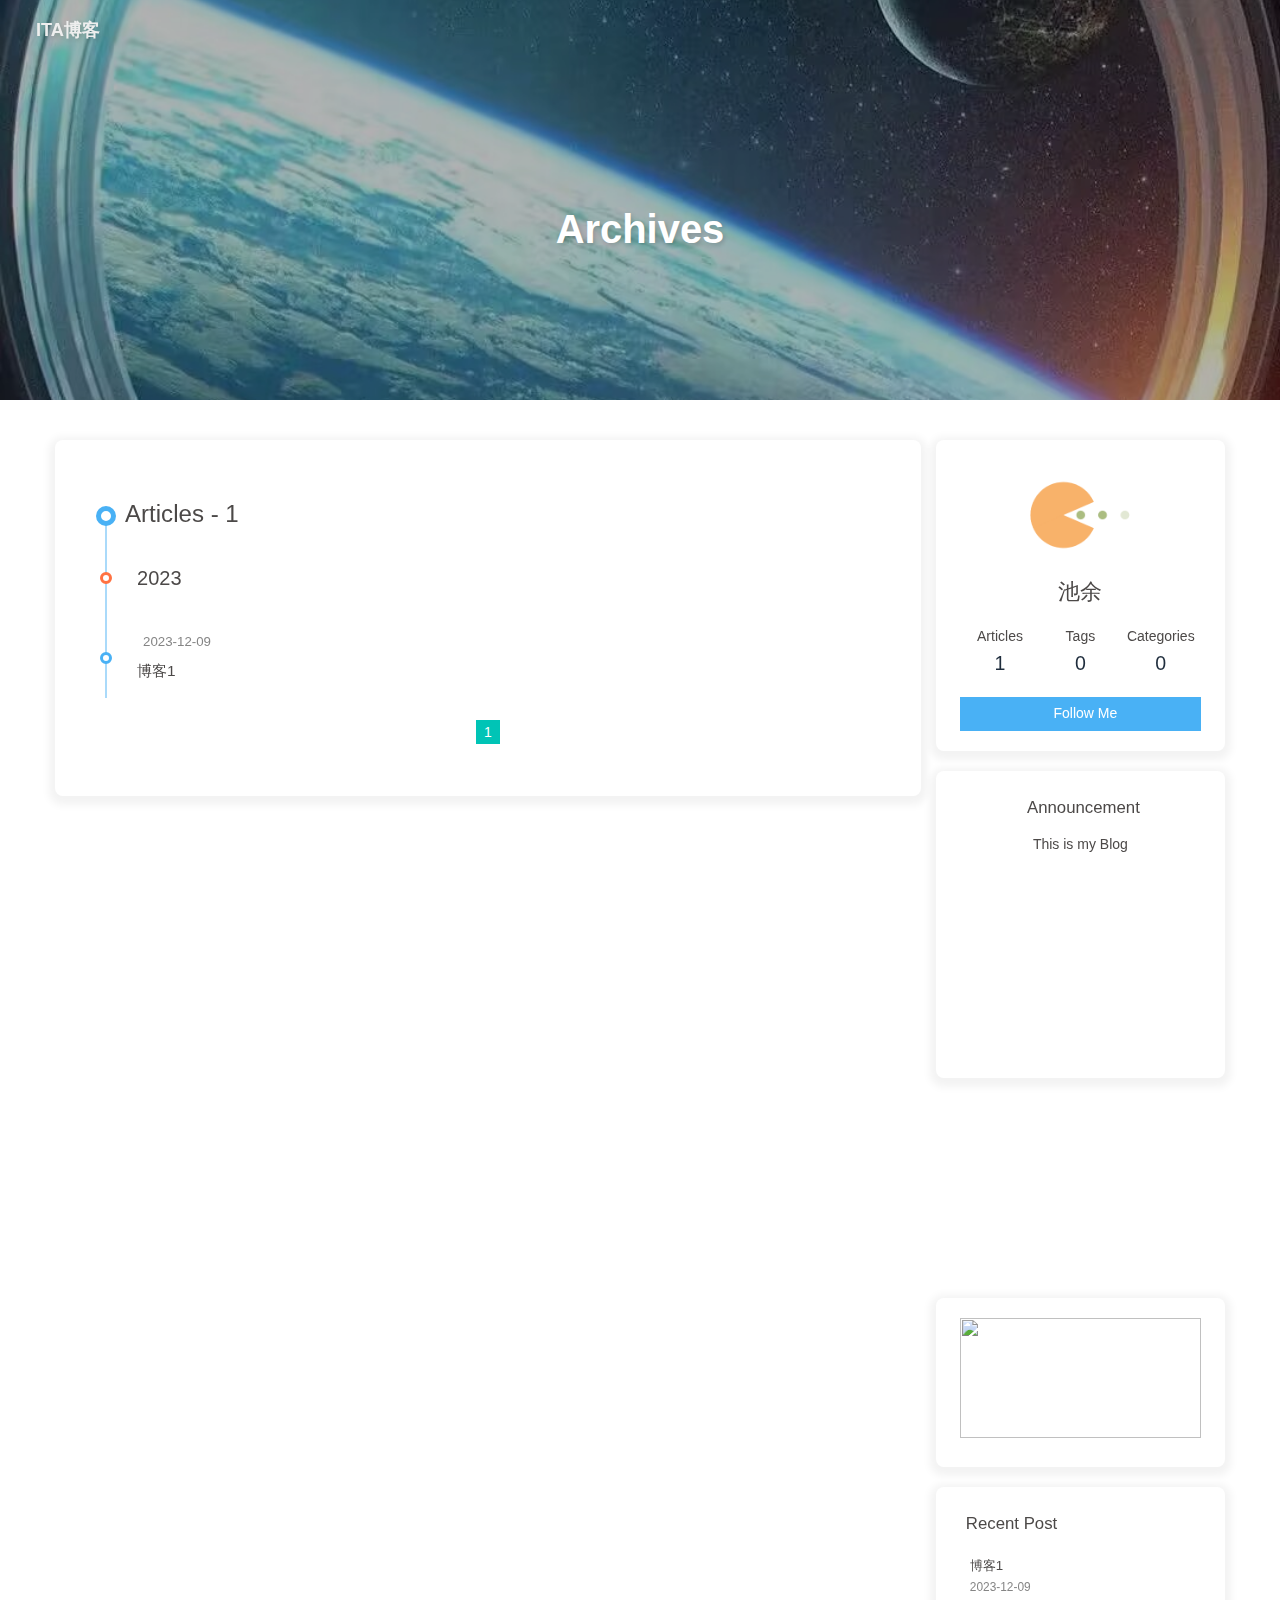
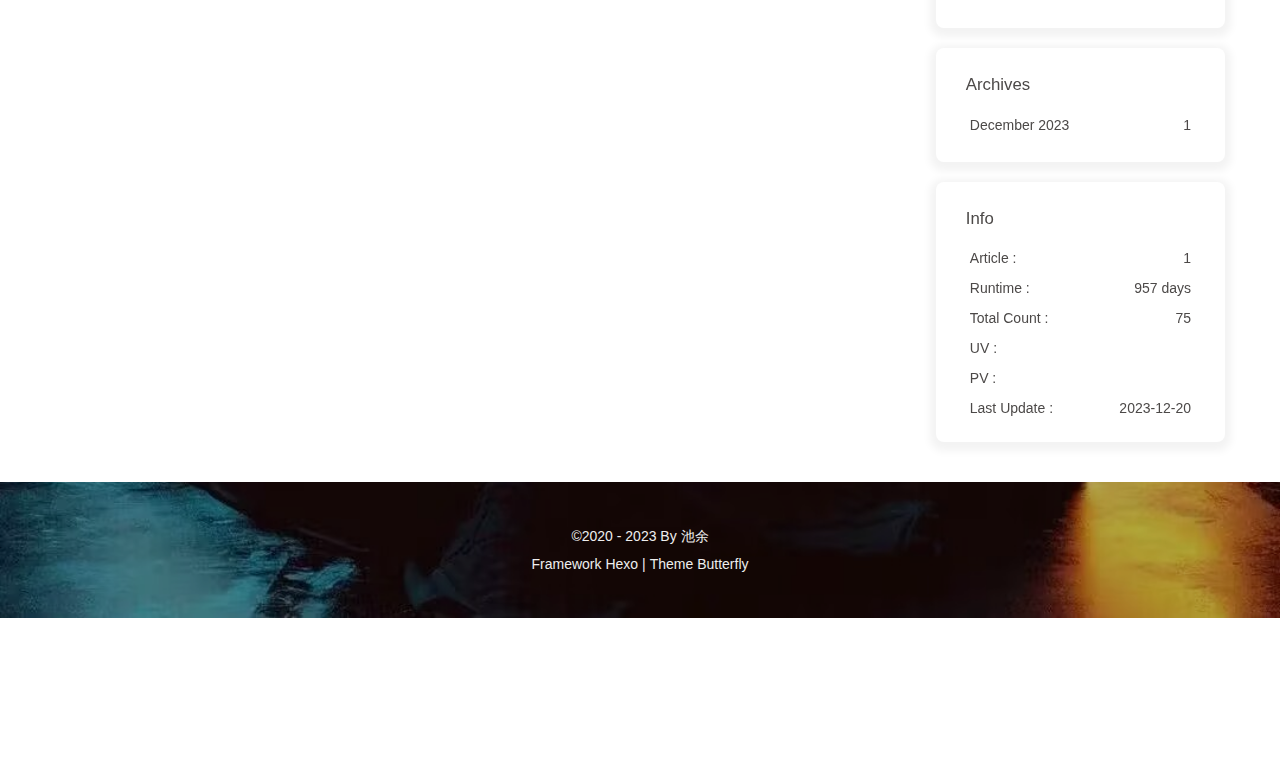
==== commit f2ca22f0: "Site updated: 2023-12-20 11:34:20" ====
--- a/archives/index.html
+++ b/archives/index.html
@@ -51,7 +51,7 @@
   isHome: false,
   isHighlightShrink: false,
   isToc: false,
-  postUpdate: '2023-12-19 21:39:09'
+  postUpdate: '2023-12-20 11:33:44'
 }</script><script>(win=>{
       win.saveToLocal = {
         set: (key, value, ttl) => {
@@ -158,7 +158,7 @@
 display: block;
 margin: 0 auto;
 cursor: move;
-}</style><div class="sticky_layout"><div class="card-widget card-recent-post"><div class="item-headline"><i class="fas fa-history"></i><span>Recent Post</span></div><div class="aside-list"><div class="aside-list-item no-cover"><div class="content"><a class="title" href="/post/22044.html" title="博客1">博客1</a><time datetime="2023-12-09T08:58:15.111Z" title="Created 2023-12-09 16:58:15">2023-12-09</time></div></div></div></div><div class="card-widget card-archives"><div class="item-headline"><i class="fas fa-archive"></i><span>Archives</span></div><ul class="card-archive-list"><li class="card-archive-list-item"><a class="card-archive-list-link" href="/archives/2023/12/"><span class="card-archive-list-date">December 2023</span><span class="card-archive-list-count">1</span></a></li></ul></div><div class="card-widget card-webinfo"><div class="item-headline"><i class="fas fa-chart-line"></i><span>Info</span></div><div class="webinfo"><div class="webinfo-item"><div class="item-name">Article :</div><div class="item-count">1</div></div><div class="webinfo-item"><div class="item-name">Runtime :</div><div class="item-count" id="runtimeshow" data-publishDate="2023-12-10T00:05:00.000Z"><i class="fa-solid fa-spinner fa-spin"></i></div></div><div class="webinfo-item"><div class="item-name">Total Count :</div><div class="item-count">75</div></div><div class="webinfo-item"><div class="item-name">UV :</div><div class="item-count" id="busuanzi_value_site_uv"><i class="fa-solid fa-spinner fa-spin"></i></div></div><div class="webinfo-item"><div class="item-name">PV :</div><div class="item-count" id="busuanzi_value_site_pv"><i class="fa-solid fa-spinner fa-spin"></i></div></div><div class="webinfo-item"><div class="item-name">Last Update :</div><div class="item-count" id="last-push-date" data-lastPushDate="2023-12-19T13:39:09.835Z"><i class="fa-solid fa-spinner fa-spin"></i></div></div></div></div></div></div></main><footer id="footer" style="background-image: url('/img/1.jpg')"><div id="footer-wrap"><div class="copyright">&copy;2020 - 2023 By 池余</div><div class="framework-info"><span>Framework </span><a target="_blank" rel="noopener" href="https://hexo.io">Hexo</a><span class="footer-separator">|</span><span>Theme </span><a target="_blank" rel="noopener" href="https://github.com/jerryc127/hexo-theme-butterfly">Butterfly</a></div></div></footer></div><div id="rightside"><div id="rightside-config-hide"><button id="darkmode" type="button" title="Toggle Between Light And Dark Mode"><i class="fas fa-adjust"></i></button><a class="icon-V hidden" onclick="switchNightMode()" title="Toggle Between Light And Dark Mode"></a><svg width="25" height="25" viewBox="0 0 1024 1024"></svg><use id="modeicon" xlink:href="#icon-moon"></use><button id="hide-aside-btn" type="button" title="Toggle between Single-column and Double-column"><i class="fas fa-arrows-alt-h"></i></button></div><div id="rightside-config-show"><button id="rightside-config" type="button" title="Setting"><i class="fas fa-cog fa-spin"></i></button><button id="go-up" type="button" title="Back To Top"><span class="scroll-percent"></span><i class="fas fa-arrow-up"></i></button></div></div><div><script src="/js/utils.js"></script><script src="/js/main.js"></script><script src="https://cdn.jsdelivr.net/npm/@fancyapps/ui/dist/fancybox/fancybox.umd.min.js"></script><div class="js-pjax"></div><canvas id="universe"></canvas><script defer src="/js/universe.js"></script><script id="canvas_nest" defer="defer" color="0,0,255" opacity="0.7" zIndex="-1" count="99" mobile="false" src="https://cdn.jsdelivr.net/npm/butterfly-extsrc/dist/canvas-nest.min.js"></script><script src="https://cdn.jsdelivr.net/npm/butterfly-extsrc/dist/activate-power-mode.min.js"></script><script>POWERMODE.colorful = true;
+}</style><div class="sticky_layout"><div class="card-widget card-recent-post"><div class="item-headline"><i class="fas fa-history"></i><span>Recent Post</span></div><div class="aside-list"><div class="aside-list-item no-cover"><div class="content"><a class="title" href="/post/22044.html" title="博客1">博客1</a><time datetime="2023-12-09T08:58:15.111Z" title="Created 2023-12-09 16:58:15">2023-12-09</time></div></div></div></div><div class="card-widget card-archives"><div class="item-headline"><i class="fas fa-archive"></i><span>Archives</span></div><ul class="card-archive-list"><li class="card-archive-list-item"><a class="card-archive-list-link" href="/archives/2023/12/"><span class="card-archive-list-date">December 2023</span><span class="card-archive-list-count">1</span></a></li></ul></div><div class="card-widget card-webinfo"><div class="item-headline"><i class="fas fa-chart-line"></i><span>Info</span></div><div class="webinfo"><div class="webinfo-item"><div class="item-name">Article :</div><div class="item-count">1</div></div><div class="webinfo-item"><div class="item-name">Runtime :</div><div class="item-count" id="runtimeshow" data-publishDate="2023-12-10T00:05:00.000Z"><i class="fa-solid fa-spinner fa-spin"></i></div></div><div class="webinfo-item"><div class="item-name">Total Count :</div><div class="item-count">75</div></div><div class="webinfo-item"><div class="item-name">UV :</div><div class="item-count" id="busuanzi_value_site_uv"><i class="fa-solid fa-spinner fa-spin"></i></div></div><div class="webinfo-item"><div class="item-name">PV :</div><div class="item-count" id="busuanzi_value_site_pv"><i class="fa-solid fa-spinner fa-spin"></i></div></div><div class="webinfo-item"><div class="item-name">Last Update :</div><div class="item-count" id="last-push-date" data-lastPushDate="2023-12-20T03:33:44.057Z"><i class="fa-solid fa-spinner fa-spin"></i></div></div></div></div></div></div></main><footer id="footer" style="background-image: url('/img/1.jpg')"><div id="footer-wrap"><div class="copyright">&copy;2020 - 2023 By 池余</div><div class="framework-info"><span>Framework </span><a target="_blank" rel="noopener" href="https://hexo.io">Hexo</a><span class="footer-separator">|</span><span>Theme </span><a target="_blank" rel="noopener" href="https://github.com/jerryc127/hexo-theme-butterfly">Butterfly</a></div></div></footer></div><div id="rightside"><div id="rightside-config-hide"><button id="darkmode" type="button" title="Toggle Between Light And Dark Mode"><i class="fas fa-adjust"></i></button><a class="icon-V hidden" onclick="switchNightMode()" title="Toggle Between Light And Dark Mode"></a><svg width="25" height="25" viewBox="0 0 1024 1024"></svg><use id="modeicon" xlink:href="#icon-moon"></use><button id="hide-aside-btn" type="button" title="Toggle between Single-column and Double-column"><i class="fas fa-arrows-alt-h"></i></button></div><div id="rightside-config-show"><button id="rightside-config" type="button" title="Setting"><i class="fas fa-cog fa-spin"></i></button><button id="go-up" type="button" title="Back To Top"><span class="scroll-percent"></span><i class="fas fa-arrow-up"></i></button></div></div><div><script src="/js/utils.js"></script><script src="/js/main.js"></script><script src="https://cdn.jsdelivr.net/npm/@fancyapps/ui/dist/fancybox/fancybox.umd.min.js"></script><div class="js-pjax"></div><canvas id="universe"></canvas><script defer src="/js/universe.js"></script><script id="canvas_nest" defer="defer" color="0,0,255" opacity="0.7" zIndex="-1" count="99" mobile="false" src="https://cdn.jsdelivr.net/npm/butterfly-extsrc/dist/canvas-nest.min.js"></script><script src="https://cdn.jsdelivr.net/npm/butterfly-extsrc/dist/activate-power-mode.min.js"></script><script>POWERMODE.colorful = true;
 POWERMODE.shake = true;
 POWERMODE.mobile = false;
 document.body.addEventListener('input', POWERMODE);
